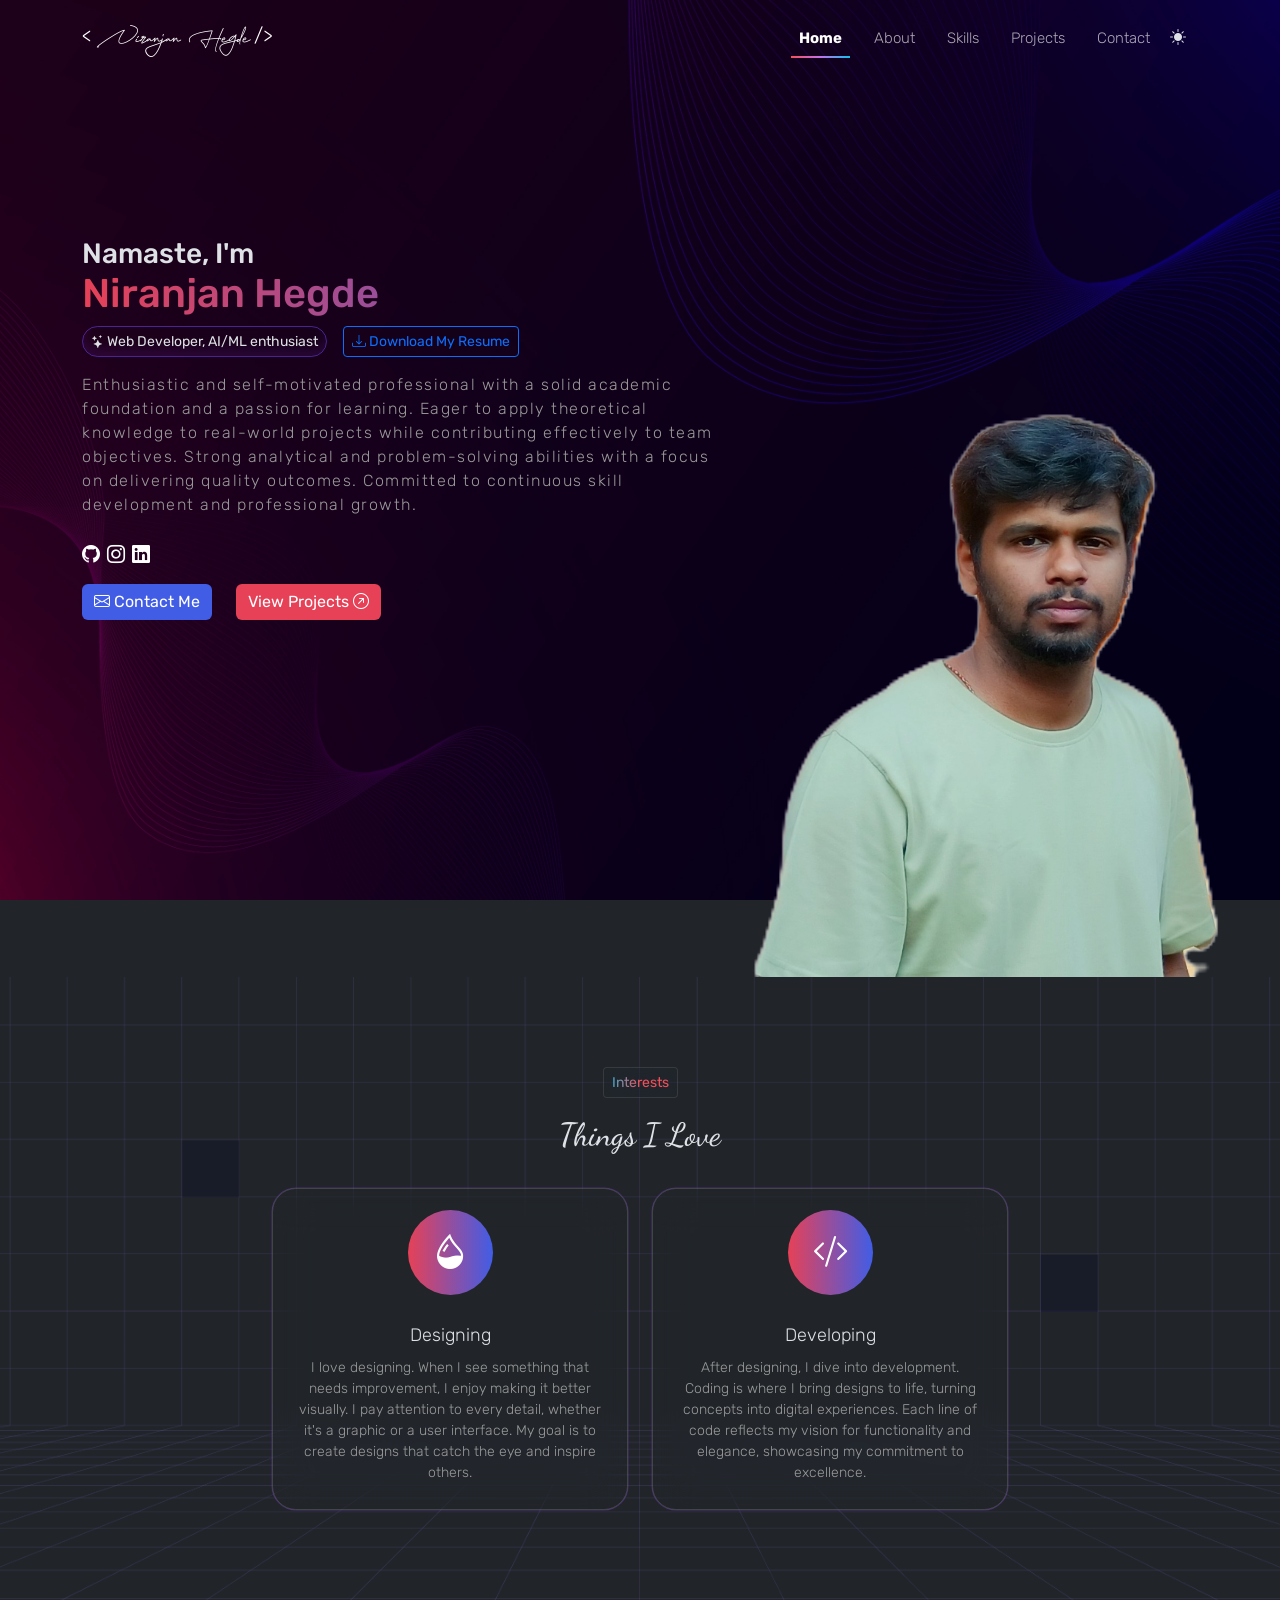
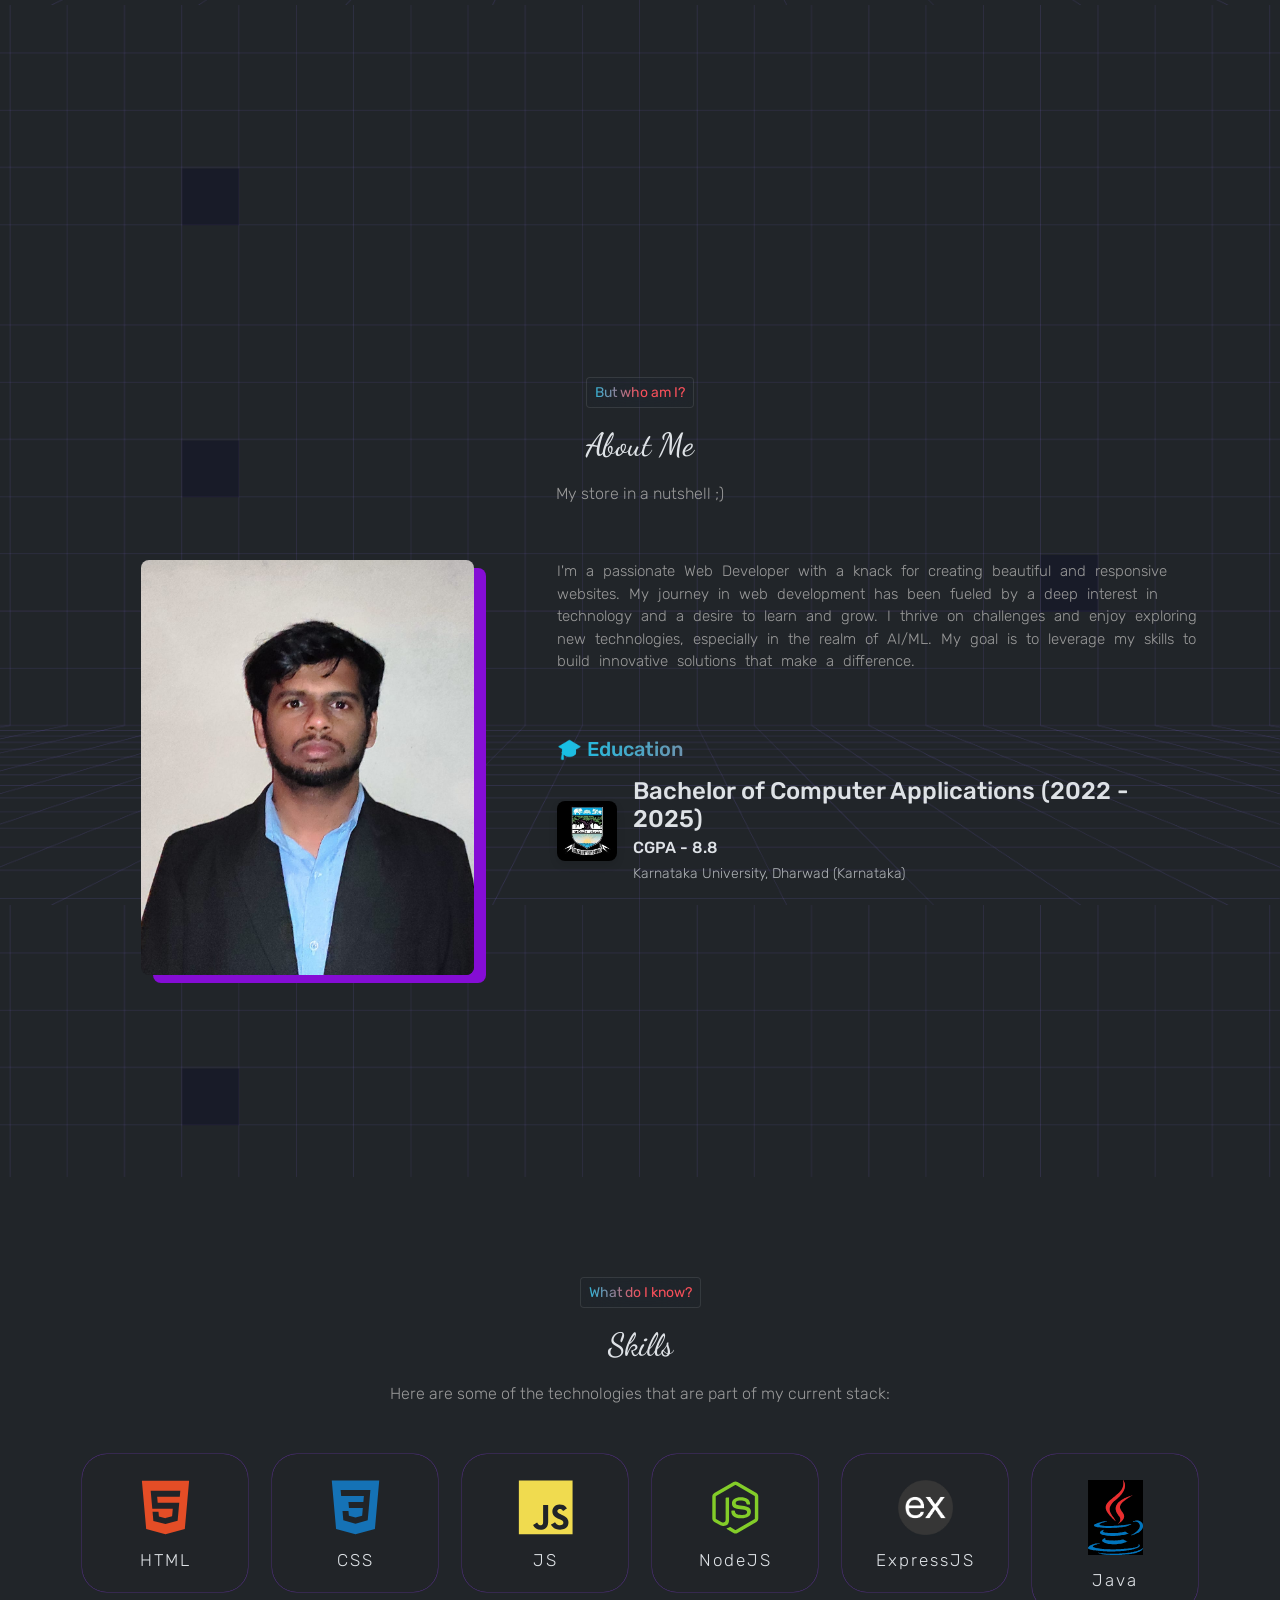
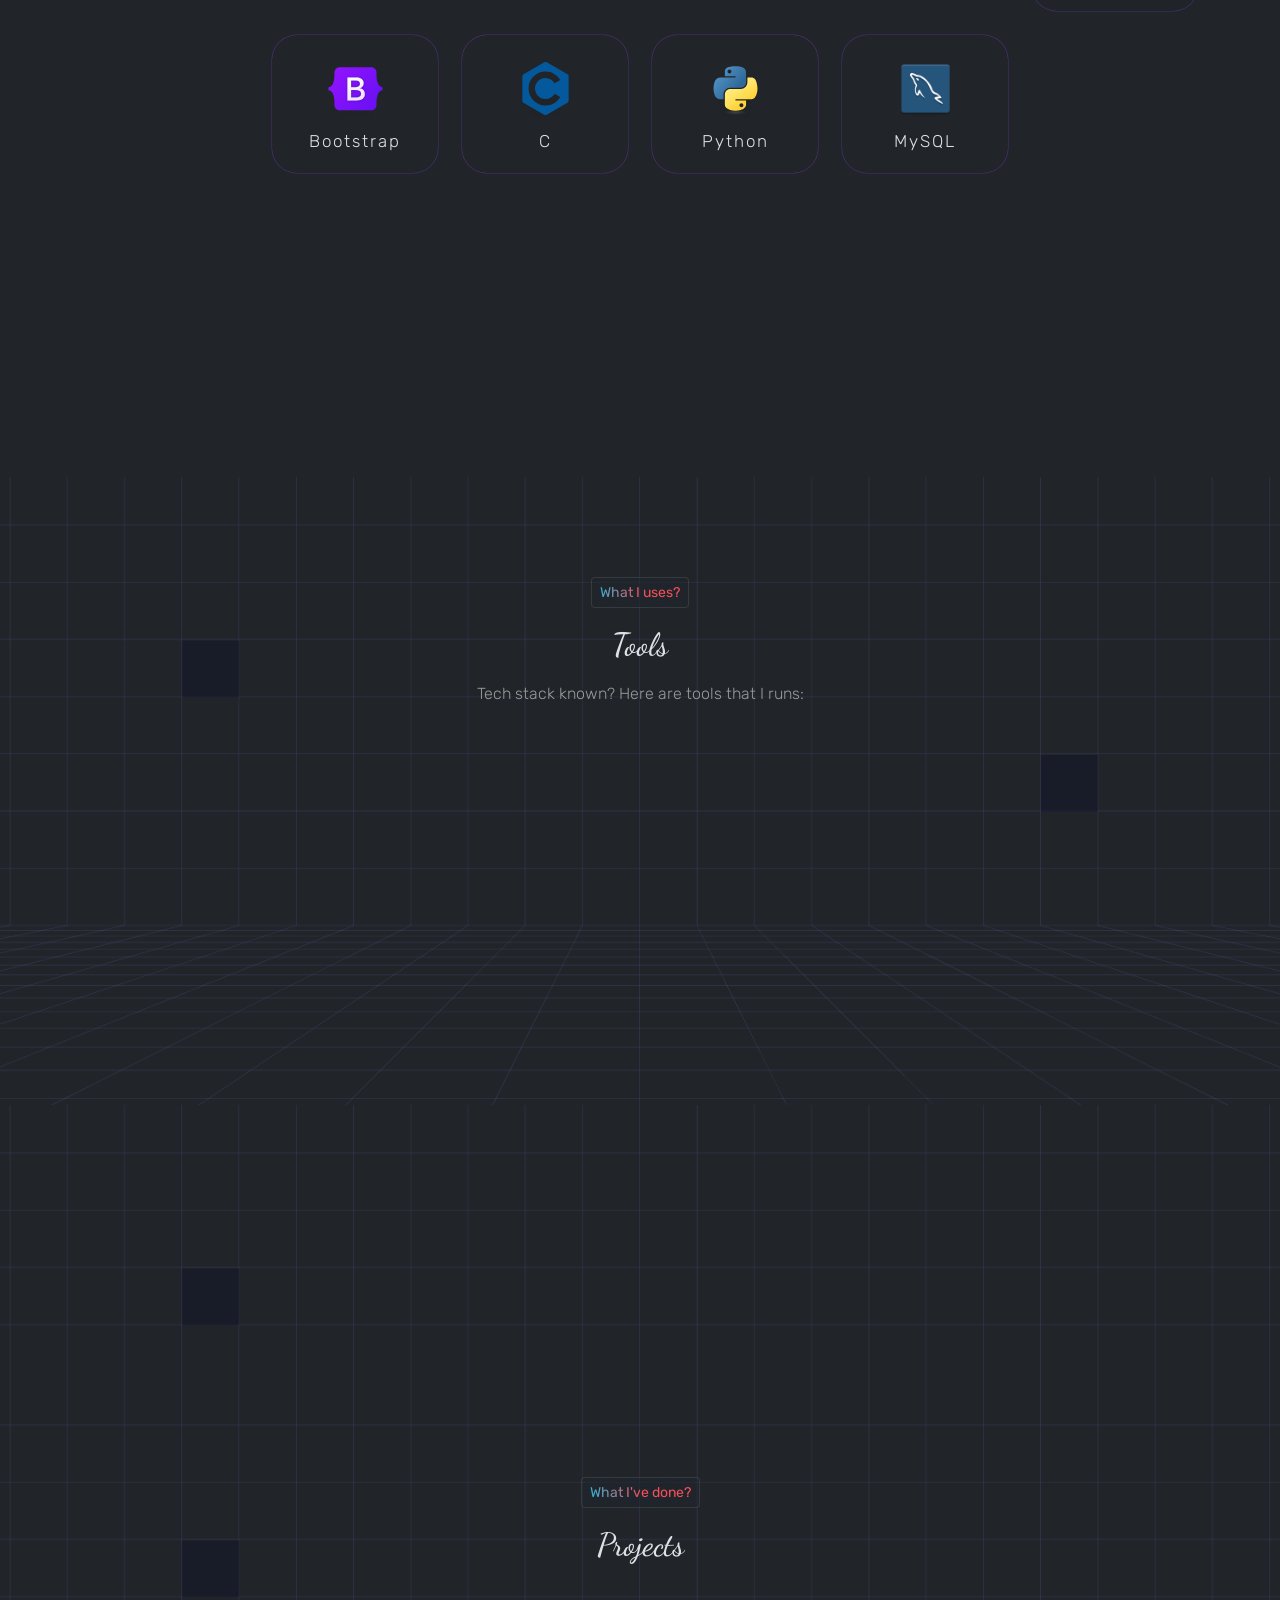
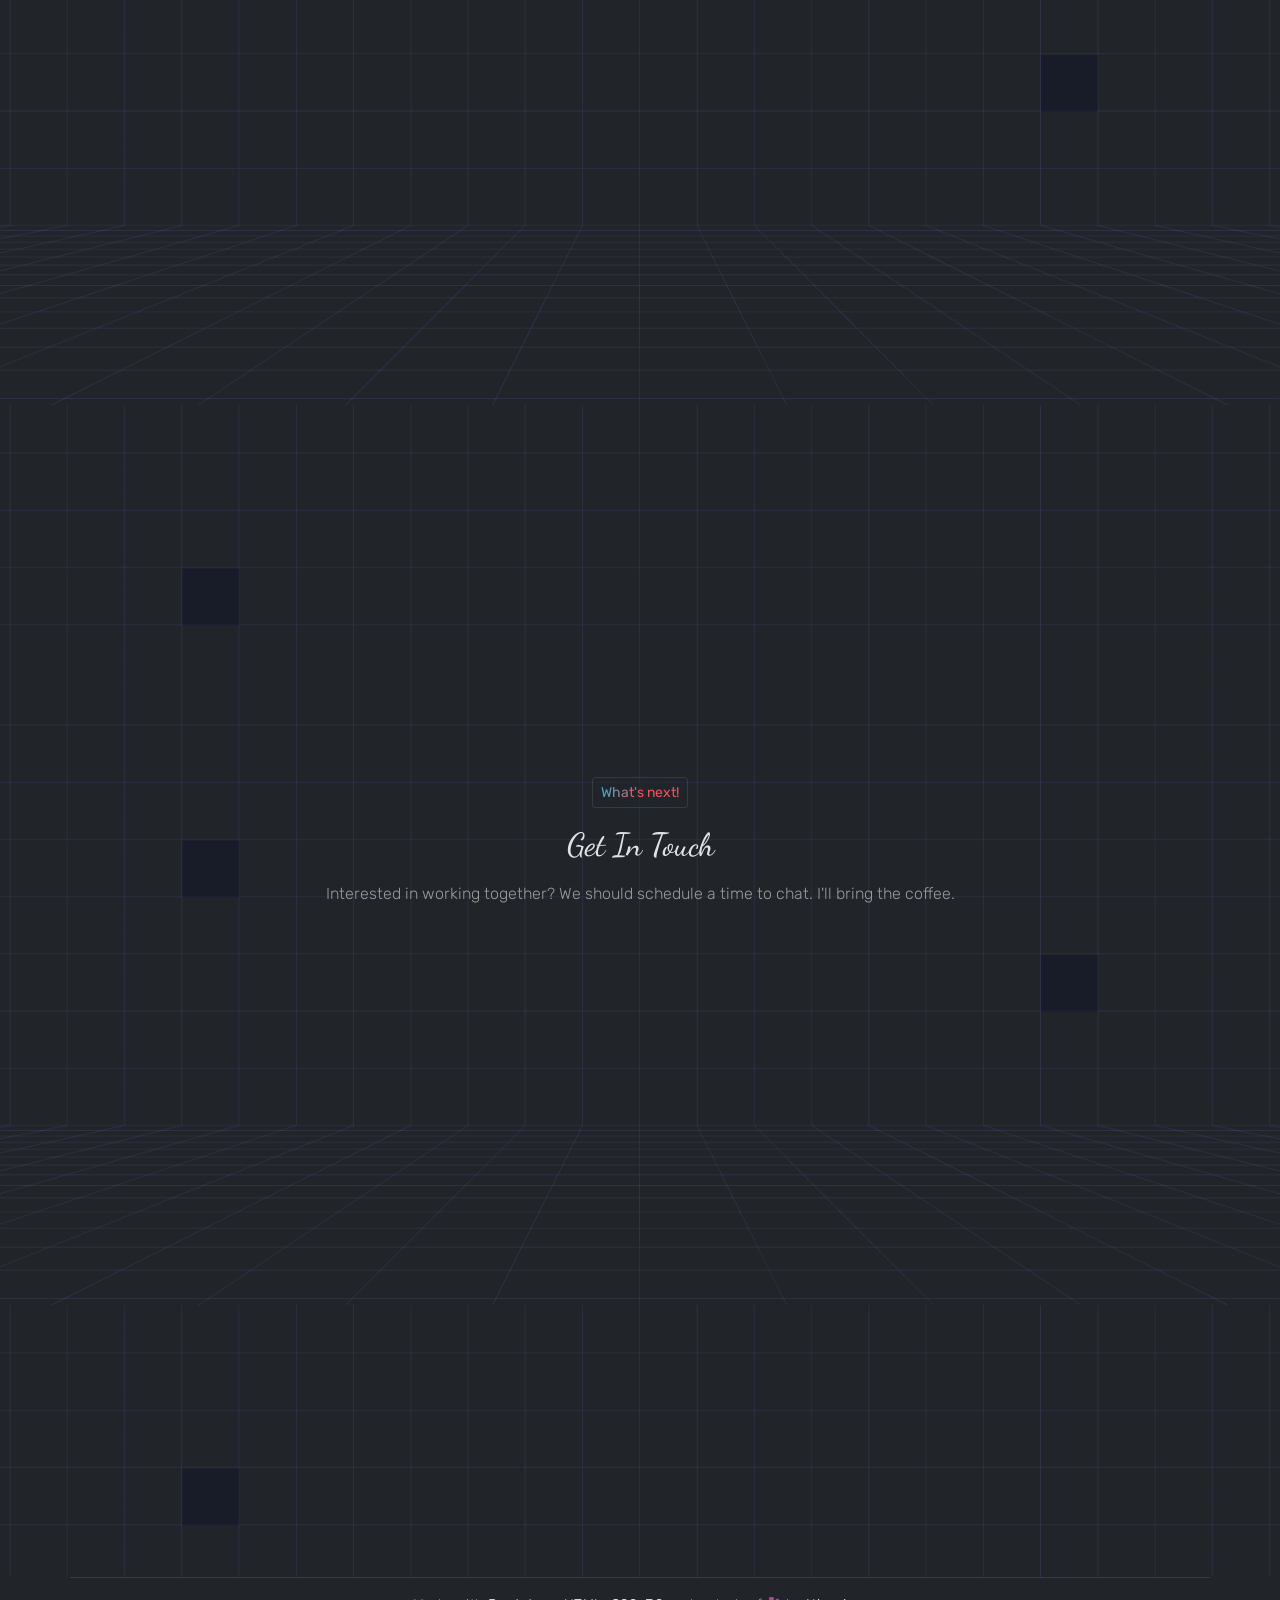
==== index.html @ a0e684b3 "Initial commit - uploaded my portfolio" ====
<!DOCTYPE html>
<html lang="en">
<head>
    <meta charset="UTF-8">
    <meta name="viewport" content="width=device-width, initial-scale=1.0">

    <!-- Primary Meta Tags -->
    <title>Niranjan Hegde </title>

    <meta name="title" content="Niranjan Hegde">
    <meta name="description" content="Niranjan Hegde - Passionate Frontend Web Developer creating beautiful and responsive websites and very much interested towards AI/ML. Explore my portfolio for tech insights.">
    <meta name="keywords" content="Niranjan Hegde, Web Developer, AI/ML, Portfolio, Tech Insights">
    <meta name="author" content="Niranjan Hegde">

    <!-- Open Graph Meta Tags / Facebook -->
    <meta property="og:title" content="Niranjan Hegde - Web Developer">
    <meta property="og:description" content="Passionate about crafting beautiful and responsive websites. Explore my portfolio for tech insights.">
    <meta property="og:url" content="/">
    <meta property="og:type" content="website">

    <!-- Twitter Card Meta Tags -->
    <meta name="twitter:card" content="summary_large_image">
    <meta name="twitter:title" content="Niranjan Hegde - Frontend Web Developer">
    <meta name="twitter:description" content="Passionate about crafting beautiful and responsive websites. Explore my portfolio for tech insights.">
    <meta name="twitter:image" content="assets/images/banner.webp">

    <!-- Favicon -->
    <link rel="icon" href="assets/images/nh.png" type="image/x-icon">

    <!-- Google Fonts: Rubik -->
    <link rel="stylesheet" href="https://fonts.googleapis.com/css?family=Rubik&amp;display=swap">

    <!-- Stylesheets -->
    <link rel="stylesheet" href="assets/css/aos.css">
    <link rel="stylesheet" href="assets/css/owl.carousel.min.css">
    <link rel="stylesheet" href="assets/css/bootstrap.min.css">
    <link rel="stylesheet" href="assets/css/bootstrap-icons.min.css">
    <link rel="stylesheet" href="assets/css/style.css">

    <!-- Preload Important resources -->
    <link rel="preload" href="assets/css/aos.css" as="style" >
    <link rel="preload" href="assets/css/owl.carousel.min.css" as="style" >
    <link rel="preload" href="assets/css/bootstrap.min.css" as="style" />
    <link rel="preload" href="assets/css/bootstrap-icons.min.css" as="style" />
    <link rel="preload" href="assets/css/style.css" as="style" />

    <!-- MS-Clarity Analytics -->
    <script type="text/javascript">
        (function(c,l,a,r,i,t,y){
            c[a]=c[a]||function(){(c[a].q=c[a].q||[]).push(arguments)};
            t=l.createElement(r);t.async=1;t.src="https://www.clarity.ms/tag/"+i;
            y=l.getElementsByTagName(r)[0];y.parentNode.insertBefore(t,y);
        })(window, document, "clarity", "script", "phycesbqlg");
    </script>

</head>

<body data-bs-theme="dark" data-bs-spy="scroll" data-bs-target="#navbar">

    <!-- Preloader -->
    <div id="preloader"></div>
    
    <!-- Header -->
    <header id="header">
        <nav id="navbar" class="navbar navbar-expand-md">
            <div class="container">
                <a href="/" class="navbar-brand logo">
                    <span><</span>
                    <span class="logo-name">Niranjan Hegde</span>
                    <span>/></span>
                </a>
                <div class="offcanvas offcanvas-end" tabindex="-1" id="offcanvasNavbar" aria-labelledby="offcanvasNavbarMenu">
                    <div class="offcanvas-header">
                        <a href="/" class="offcanvas-title navbar-brand logo" id="offcanvasNavbarMenu" data-aos="fade-down" data-aos-delay="600">
                            <span><</span>
                            <span class="logo-name">Niranjan Hegde</span>
                            <span>/></span>
                        </a>
                        <button type="button" class="navbar-toggler" data-bs-dismiss="offcanvas" aria-label="Close Navigation Menu"><i class="bi bi-x toggle-icon"></i></button>
                    </div>
                    <div class="offcanvas-body">
                        <ul class="navbar-nav nav-underline justify-content-end flex-grow-1">
                            <li class="nav-item" data-aos="fade-down" data-aos-delay="500" data-bs-dismiss="offcanvas"><a href="#hero" class="nav-link active" aria-current="page">Home</a></li>
                            <li class="nav-item" data-aos="fade-down" data-aos-delay="600" data-bs-dismiss="offcanvas"><a href="#about" class="nav-link">About</a></li>
                            <li class="nav-item" data-aos="fade-down" data-aos-delay="700" data-bs-dismiss="offcanvas" ><a href="#skills" class="nav-link">Skills</a></li>
                            <li class="nav-item" data-aos="fade-down" data-aos-delay="800" data-bs-dismiss="offcanvas"><a href="#projects" class="nav-link">Projects</a></li>
                            <li class="nav-item" data-aos="fade-down" data-aos-delay="1000" data-bs-dismiss="offcanvas"><a href="#contact" class="nav-link">Contact</a></li>
                        </ul>
                    </div>
                </div>
                <button class="btn border-0" id="switchTheme" data-aos="fade-down" data-aos-delay="600"><i class="bi bi-brightness-high-fill"></i></button>
                <button class="navbar-toggler border-0" type="button" data-bs-toggle="offcanvas" data-bs-target="#offcanvasNavbar" aria-controls="offcanvasNavbar" aria-label="Toggle Navigation Menu" data-aos="fade-down" data-aos-delay="600"><i class="bi bi-list toggle-icon"></i></button>
            </div>
        </nav>
    </header>

    <!-- Hero -->
<section id="hero">
    <div class="container">     
        <div class="row about-content">
            <div class="col-lg-5 order-lg-2">
                <div class="hero-portrait">
                    <div class="pic" data-aos="fade-up" data-aos-delay="600"></div>
                </div>
            </div>
            <div class="col-lg-7 order-lg-1 hero-content">
                <span class="h3" data-aos="fade-up" data-aos-delay="0">Namaste, I'm</span>
                <h1 class="name" data-aos="fade-up" data-aos-delay="200"><span>Niranjan Hegde</span></h1>
                
                <!-- Buttons side-by-side -->
                <div class="d-flex flex-wrap gap-3 mb-3" data-aos="fade-up" data-aos-delay="400">
                    <button type="button" class="btn btn-sm btn-showcase">
                        <i class="bi bi-stars"></i> Web Developer, AI/ML enthusiast
                    </button>
                    <a href="assets/Niranjan_resume.pdf" download class="btn btn-sm btn-outline-primary">
                        <i class="bi bi-download"></i> Download My Resume
                    </a>
                </div>

                <p class="tagline mb-3" data-aos="fade-up" data-aos-delay="600">
                    Enthusiastic and self-motivated professional with a solid academic foundation and a passion for 
                    learning. Eager to apply theoretical knowledge to real-world projects while contributing effectively to 
                    team objectives. Strong analytical and problem-solving abilities with a focus on delivering quality 
                    outcomes. Committed to continuous skill development and professional growth.
                </p>

                <div class="social-icons pb-2 pt-2 mb-2">
                    <a href="https://github.com/niranjanhegde-droid" target="_blank" class="github" data-aos="fade-up" data-aos-delay="620"><i class="bi bi-github"></i></a>
                    <a href="https://www.instagram.com/niranjan._hegde/" target="_blank" class="instagram" data-aos="fade-up" data-aos-delay="660"><i class="bi bi-instagram"></i></a>
                    <a href="https://www.linkedin.com/in/niranjan-hegde-5507782a8" target="_blank" class="linkedin" data-aos="fade-up" data-aos-delay="690"><i class="bi bi-linkedin"></i></a>
                </div>

                <div class="d-flex call-to-action">
                    <a href="#contact" data-aos="fade-up" data-aos-delay="700">
                        <button type="button" class="btn me-4 primary-bg-btn">
                            <i class="bi bi-envelope"></i> Contact Me
                        </button>
                    </a>
                    <a href="#projects" data-aos="fade-up" data-aos-delay="800">
                        <button type="button" class="btn btn-light secondary-bg-btn">
                            View Projects <i class="bi bi-arrow-up-right-circle"></i>
                        </button>
                    </a>
                </div>                    
            </div>
        </div>
    </div>
</section>


    <!-- Things I Love -->
    <section id="things-i-love">
        <div class="container">
            <h6 class="text-center"><span class="btn btn-sm theme-button theme-text">Interests</span></h6>
            <h2 class="section-heading text-center">Things I Love</h2>
            <div class="row justify-content-center pt-3 gy-4">
                <div class="col-lg-4 col-md-6" data-aos="fade-up" >
                    <div class="card">
                        <div class="circle-container">
                            <div class="circle"><i class="bi bi-droplet-half"></i></div>
                        </div>
                        <div class="card-body">
                            <p class="card-title">Designing</p>
                            <p class="card-text">I love designing. When I see something that needs improvement, I enjoy making it better visually. I pay attention to every detail, whether it's a graphic or a user interface. My goal is to create designs that catch the eye and inspire others.</p>
                        </div>
                    </div>
                </div>
                <div class="col-lg-4 col-md-6" data-aos="fade-up" >
                    <div class="card">
                        <div class="circle-container">
                            <div class="circle"><i class="bi bi-code-slash"></i></i></div>
                        </div>
                        <div class="card-body">
                            <p class="card-title">Developing</p>
                            <p class="card-text">After designing, I dive into development. Coding is where I bring designs to life, turning concepts into digital experiences. Each line of code reflects my vision for functionality and elegance, showcasing my commitment to excellence.</p>
                        </div>
                    </div>
            </div>
        </div>
    </section>


    <!-- About Me -->
<section id="about">
    <div class="container">
        <h6 class="text-center">
            <span class="btn btn-sm theme-button theme-text">But who am I?</span>
        </h6>
        <h2 class="section-heading text-center">About Me</h2>
        <p class="text-center muted-text mt-3 mb-4">My store in a nutshell ;)</p>

        <div class="row justify-content-center" data-aos="fade-down" data-aos-delay="200">
            <!-- Profile Image -->
            <div class="col-lg-5 about-portrait">
                <img src="assets/images/My_pic.jpeg" class="img-fluid pic" alt="About Me Portrait">
            </div>

            <!-- Bio & Education -->
            <div class="col-lg-7">
                <p class="bio">
                    I'm a passionate Web Developer with a knack for creating beautiful and responsive websites.
                    My journey in web development has been fueled by a deep interest in technology and a desire to learn and grow.
                    I thrive on challenges and enjoy exploring new technologies, especially in the realm of AI/ML.
                    My goal is to leverage my skills to build innovative solutions that make a difference.
                </p>

                <!-- Education Section -->
                <div class="education mt-4">
                    <h5 class="theme-text mb-3">🎓 Education</h5>
                    <div class="d-flex align-items-center">
                        <img src="assets/images/kud.jpeg" alt="Karnataka University" class="edu-logo me-3" style="height: 60px; width: auto;">
                        <div>
                            <h4 class="mb-1">Bachelor of Computer Applications (2022 - 2025)</h4>
                            <h6 class="mb-1">CGPA - 8.8</h6>
                            <small class="text-muted">Karnataka University, Dharwad (Karnataka)</small>
                        </div>
                    </div>
                </div>
            </div>
        </div>
    </div>
</section>


    <!-- Skills -->
    <section id="skills">
        <div class="container">
            <h6 class="text-center"><span class="btn btn-sm theme-button theme-text">What do I know?</span></h6>
            <h2 class="section-heading text-center">Skills</h2>
            <p class="text-center muted-text mt-3 mb-4">Here are some of the technologies that are part of my current stack:</p>
            <div class="row justify-content-center row-cols-2 row-cols-md-3 row-cols-lg-6 mt-4 gy-4 skills-container" data-aos="fade-up" data-aos-delay="200">
                <div class="col">
                    <div class="skill">
                        <img class="skill-image" src="/assets/images/skills/HTML.svg" alt="HTML">
                        <p class="skill-name">HTML</p>
                    </div>
                </div>
                <div class="col">
                    <div class="skill">
                        <img class="skill-image" src="/assets/images/skills/CSS.svg" alt="CSS"/>
                        <p class="skill-name">CSS</p>
                    </div>
                </div>
                <div class="col">
                    <div class="skill">
                        <img class="skill-image" src="/assets/images/skills/JS.svg" alt="JavaScript">
                        <p class="skill-name">JS</p>
                    </div>
                </div>
                <div class="col">
                    <div class="skill">
                        <img class="skill-image" src="/assets/images/skills/NodeJS.svg" alt="NodeJS">
                        <p class="skill-name">NodeJS</p>
                    </div>
                </div>
                <div class="col">
                    <div class="skill">
                        <img class="skill-image" src="assets/images/skills/ExpressJS.webp" alt="ExpressJS">
                        <p class="skill-name">ExpressJS</p>
                    </div>
                </div>
                <div class="col">
                    <div class="skill">
                        <img class="skill-image" src="assets/images/skills/java.svg" alt="java">
                        <p class="skill-name">Java</p>
                    </div>
                </div>
                <div class="col">
                    <div class="skill">
                        <img class="skill-image" src="/assets/images/skills/Bootstrap.svg" alt="Bootstrap">
                        <p class="skill-name">Bootstrap</p>
                    </div>
                </div>
                <div class="col">
                    <div class="skill">
                        <img class="skill-image" src="/assets/images/skills/C.svg" alt="C">
                        <p class="skill-name">C</p>
                    </div>
                </div>
                <div class="col">
                    <div class="skill">
                        <img class="skill-image" src="/assets/images/skills/Python.svg" alt="Python">
                        <p class="skill-name">Python</p>
                    </div>
                </div>
                <div class="col">
                    <div class="skill">
                        <img class="skill-image" src="assets/images/skills/mysql.webp" alt="MySQL">
                        <p class="skill-name">MySQL</p>
                    </div>
                </div>
            </div>
        </div>
    </section>

    <!-- Tools -->
    <section id="tools">
        <div class="container">
            <h6 class="text-center"><span class="btn btn-sm theme-button theme-text">What I uses?</span></h6>
            <h2 class="section-heading text-center">Tools</h2>
            <p class="text-center muted-text mt-3 mb-4">Tech stack known? Here are tools that I runs:</p>
            <div class="row justify-content-center row-cols-2 row-cols-md-3 row-cols-lg-6 mt-4 gy-4 tools-container" data-aos="fade-down" data-aos-delay="200">
                <div class="col">
                    <div class="tool">
                        <img class="tool-image" src="/assets/images/tools/vscode.svg" alt="VSCode">
                        <p class="tool-name">VSCode</p>
                    </div>
                </div>
                <div class="col">
                    <div class="tool">
                        <img class="tool-image" src="/assets/images/tools/github.svg" alt="Github">
                        <p class="tool-name">Github</p>
                    </div>
                </div>
                <div class="col">
                    <div class="tool">
                        <img class="tool-image" src="/assets/images/tools/canva.svg" alt="Canva">
                        <p class="tool-name">Canva</p>
                    </div>
                </div>
                <!-- <div class="col">
                    <div class="tool">
                        <img class="tool-image" src="/assets/images/tools/Figma.svg" alt="Figma">
                        <p class="tool-name">Figma</p>
                    </div>
                </div> -->
                <div class="col">
                    <div class="tool">
                        <img class="tool-image" src="/assets/images/tools/ChatGPT.svg" alt="ChatGPT">
                        <p class="tool-name">ChatGPT</p>
                    </div>
                </div>
                <div class="col">
                    <div class="tool">
                        <img class="tool-image" src="/assets/images/tools/Gemini.svg" alt="Gemini">
                        <p class="tool-name">Gemini</p>
                    </div>
                </div>
            </div>
        </div>
    </section>
   
    <!-- Projects -->
    <section id="projects">
        <div class="container">
            <h6 class="text-center"><span class="btn btn-sm theme-button theme-text">What I've done?</span></h6>
            <h2 class="section-heading text-center">Projects</h2>
            <div class="row justify-content-center mt-4 gy-4" data-aos="fade-up" data-aos-delay="200">
                <div class="col-lg-4 col-md-6">
                    <div class="card project-card">
                        <div class="card-body">
                            <div class="d-flex align-items-center">
                                <div class="col-2">
                                    <img src="/assets/images/projects/dairy_icon.png" class="img-fluid icon" alt="dairy Logo">
                                </div>
                                <div class="col-7 p-0">
                                    <a href="https://niranjanhegde-droid.github.io/dairy_website/" class="card-title title" target="_blank">DairyWebsite</a>
                                    <p class="stacks m-0">HTML | CSS | BS | JS </p>
                                </div>
                                <div class="col-3 align-middle">
                                    <a href="https://niranjanhegde-droid.github.io/dairy_website/" class="btn btn-sm primary-bg-btn rounded-5" target="_blank">Visit <i class="bi bi-arrow-up-right-circle-fill"></i></a>
                                </div>
                            </div>
                        </div>
                        <div class="description-container">
                            <p class="description">Authentic milk. Desi taste. Kamadhenu every day.</p>
                        </div>
                        <div class="banner-container">
                            <div class="overlay">
                                <a href="https://niranjanhegde-droid.github.io/dairy_website//" class="btn" target="_blank"><i class="bi bi-arrow-up-right-circle-fill"></i></a>
                            </div>
                            <img src="/assets/images/projects/dairy_banner.png" class="card-img-top banner" alt="dairy_banner">
                        </div>
                    </div>
                </div>
                
                <div class="col-lg-4 col-md-6">
                    <div class="card project-card">
                        <div class="card-body">
                            <div class="d-flex align-items-center">
                                <div class="col-2">
                                    <img src="assets/images/projects/homep_icon.jpeg" class="img-fluid icon" alt="dairy Logo">
                                </div>
                                <div class="col-7 p-0">
                                    <a href="https://github.com/niranjanhegde-droid/banglore_houseprice_prediction" class="card-title title" target="_blank">House Price </br>Prediction</a>
                                    <p class="stacks m-0">HTML | CSS | JS | Python</p>
                                </div>
                                <div class="col-3 align-middle">
                                    <a href="https://github.com/niranjanhegde-droid/banglore_houseprice_prediction" class="btn btn-sm primary-bg-btn rounded-5" target="_blank">Visit <i class="bi bi-arrow-up-right-circle-fill"></i></a>
                                </div>
                            </div>
                        </div>
                        <div class="description-container">
                            <p class="description">Instant Home Value at Your Fingertips.</br>
                            Find home price in Bengaluru</p>
                        </div>
                        <div class="banner-container">
                            <div class="overlay">
                                <a href="https://github.com/niranjanhegde-droid/banglore_houseprice_prediction" class="btn" target="_blank"><i class="bi bi-arrow-up-right-circle-fill"></i></a>
                            </div>
                            <img src="assets/images/projects/homep_banner.png" class="card-img-top banner" alt="dairy_banner">
                        </div>
                    </div>
                </div>

                <div class="col-lg-4 col-md-6">
                    <div class="card project-card cursor-not-allowed">
                        <div class="card-body ">
                            <div class="d-flex align-items-center">
                                <div class="col-2">
                                    <img src="assets/images/projects/tomato_disease_icon.png" class="img-fluid icon" alt="SimplCalc Icon">
                                </div>
                                <div class="col-7 p-0">
                                    <span class="card-title title">Tomato Leaf Disease Detection</span>
                                    <p class="stacks m-0">HTML | CSS | JS | Python</p>
                                </div>
                                <div class="col-3 align-middle">
                                    <button class="btn btn-sm in-progress cursor-not-allowed">In Progress</button>
                                </div>
                            </div>
                        </div>
                        <div class="description-container">
                            <p class="description">Your AI-powered eye for tomato leaf health!.</p>
                        </div>
                        <div class="banner-container cursor-not-allowed">
                            <div class="overlay">
                                <i class="bi bi-hourglass-split"></i>
                            </div>
                            <img src="assets/images/projects/tomato-banner.png" class="card-img-top banner" alt="SimplCalc Banner">
                        </div>
                    </div>
                </div>


            </div>
        </div>
    </section>

    <!-- Contact -->
    <section id="contact">
        <div class="container">
            <h6 class="text-center"><span class="btn btn-sm theme-button theme-text">What's next!</span></h6>
            <h2 class="section-heading text-center">Get In Touch</h2>
            <p class="text-center muted-text mt-3 mb-4">Interested in working together? We should schedule a time to chat. I'll bring the coffee.</p>
            <div class="row justify-content-center" data-aos="fade-down" data-aos-delay="500">
                <div class="col-lg-8">
                    <div class="contact-form">
                        <form action="https://formspree.io/f/meogojqq" method="POST">
                            <div class="row g-2">
                                <div class="col-md-6">
                                    <div class="form-group">
                                        <input type="text" class="form-control" id="name" name="name" placeholder="Name *" required>
                                    </div>
                                </div>
                                <div class="col-md-6">
                                    <div class="form-group">
                                        <input type="email" class="form-control" id="email" name="email" placeholder="Email *" required>
                                    </div>
                                </div>
                                <div class="col-md-12">
                                    <div class="form-group">
                                        <input type="text" class="form-control" id="subject" name="subject"  placeholder="Subject *" required>
                                    </div>
                                </div>
                                <div class="col-md-12">
                                    <div class="form-group">
                                        <textarea style="resize: none;" class="form-control" id="message" name="message" rows="5" placeholder="Your message *" required></textarea>
                                    </div>
                                </div>
                                <div class="col-md-12">
                                    <button type="submit" class="btn primary-bg-btn mt-2">Send Message <i class="bi bi-arrow-up-right"></i></button>
                                </div>
                            </div>
                        </form>
                    </div>
                </div>
            </div>
        </div>
    </section>

    <!-- Footer -->
    <footer id="footer">
        <div class="container">
            <p class="text-center copyright-text">Made with <span>Bootstrap, HTML, CSS, JS</span> and a dash of <span class="heart-icon"><i class="bi bi-hearts"></i></span> by <span>Niranjan</span>.</p>
        </div>
    </footer>

    <button class="btn" id="backToTopButton" onclick="scrollToTop()" style="display: none;">
        <span aria-label="Back to top">
            <svg xmlns="http://www.w3.org/2000/svg" width="20" height="20" fill="currentColor" class="bi bi-arrow-up-square" viewBox="0 0 16 16">
                <path fill-rule="evenodd" d="M15 2a1 1 0 0 0-1-1H2a1 1 0 0 0-1 1v12a1 1 0 0 0 1 1h12a1 1 0 0 0 1-1zM0 2a2 2 0 0 1 2-2h12a2 2 0 0 1 2 2v12a2 2 0 0 1-2 2H2a2 2 0 0 1-2-2zm8.5 9.5a.5.5 0 0 1-1 0V5.707L5.354 7.854a.5.5 0 1 1-.708-.708l3-3a.5.5 0 0 1 .708 0l3 3a.5.5 0 0 1-.708.708L8.5 5.707z"/>
              </svg>
        </span>
    </button>

    <!-- JavaScript -->
    <script src="assets/js/aos.js" defer></script>
    <script src="assets/js/jquery-3.7.1.min.js" defer></script>
    <script src="assets/js/owl.carousel.min.js" defer></script>
    <script src="assets/js/bootstrap.min.js" defer></script>
    <script src="assets/js/script.js" defer></script>

</body>
</html>
---- assets/css/style.css ----
/*--------------------------------------------------------------
# Global Settings
--------------------------------------------------------------*/

@font-face {
    font-family: 'Agustina';
    src: url('/assets/fonts/Agustina.woff') format('woff');
}

@font-face {
    font-family: 'Dancing Script';
    src: url('/assets/fonts/DancingScript-Medium.ttf') format('truetype');
}


/* Global Variables */
:root{
    --font-family: 'Rubik', sans-serif;
    --primary-color: #415de6;
    --secondary-color: #e64157;
    --tertiary-color: #12c2e9;
    --primary-gradient-color: linear-gradient(90deg,#e64157,#415de6);
    --secondary-gradient-color: linear-gradient(to right, #12c2e9, #f64f59, #f64f59);
    --underline-gradient: linear-gradient(to left, #12c2e9, #c471ed, #f64f59);
    --vertical-gradient: linear-gradient(to top, #12c2e9, #c471ed, #f64f59);
    --transition-default: all .4s ease;
}   

body{
    font-family: var(--font-family);
    font-weight: 300;
}

a{
    color: var(--primary-color);
    text-decoration: none;
}

a:hover{
    color: var(--secondary-color);
}

/* Dark Mode */
[data-bs-theme="dark"] {
    position: relative;
    color: rgb(255, 255, 255/1);
    z-index: 0;
}

[data-bs-theme="dark"]::before {
    content: "";
    position: fixed;
    top: 0;
    left: 0;
    width: 100%;
    height: 100%;
    background: #000 url(/assets/images/dark-bg.webp) 50% no-repeat;
    background-size: cover;
    filter: brightness(50%);
    -webkit-filter: brightness(50%);
    z-index: -1;
}

/* Dark Mode styles */
[data-bs-theme="dark"] {
    --text-color: #fff;
    --muted-text: #9a9a9a;
    --bg-color: #212121;
    --btn-color: #fff;
    --offcanvas-bg: rgba(0,0,0,0.9);
    --offcanvas-border-color: rgba(255, 255, 255, 0.2);
}

/* Light Mode */
[data-bs-theme="light"] {
    position: relative;
    color: rgb(255, 255, 255/1);
    z-index: 0;
}

[data-bs-theme="light"]::before {
    content: "";
    position: fixed;
    top: 0;
    left: 0;
    width: 100%;
    height: 100%;
    background: #fff url(/assets/images/light-bg.webp) 50% no-repeat;
    background-size: cover;
    filter: brightness(90%);
    -webkit-filter: brightness(90%);
    z-index: -1;
}

/* Light Mode styles */
[data-bs-theme="light"] {
    --text-color: #000;
    --muted-text: #000;
    --bg-color: #fff;
    --btn-color: #fff;
    --offcanvas-bg: rgba(215, 215, 215, 0.9);
    --offcanvas-border-color: rgba(255, 255, 255, 0.2);
}

*::selection {
    color: var(--primary-color);
}

::-webkit-scrollbar {
    width: 5px;
    background: var(--bg-color);
}

::-webkit-scrollbar-thumb {
    border-radius: 20px;
    background: var(--vertical-gradient);
    box-shadow: inset 2px 2px 2px rgba(255, 255, 255, 0.25), inset -2px -2px -2px rgba(0,0,0,0.25);
    -webkit-box-shadow: inset 2px 2px 2px rgba(255, 255, 255, 0.25), inset -2px -2px -2px rgba(0,0,0,0.25);
}

.social-icons a{
    color: var(--text-color);
    font-size: 18px;
    margin-right: 3px;
    transition: var(--transition-default);
    -webkit-transition: var(--transition-default);
}

.social-icons a:hover{
    color: var(--primary-color);
}

.logo-name{
    font-family: 'Agustina', 'Rubik', sans-serif;
    font-size: 1.2rem;
}

.primary-bg-btn{
    color: var(--btn-color);
    background-color: var(--primary-color);
    border: none;
    transition: var(--transition-default);
    -webkit-transition: var(--transition-default);
}

.primary-bg-btn:hover{
    color: var(--text-color);
    background-color: none;
    border: 1px solid var(--bg-color);
    transform: translate(0, -0.25rem) rotate(0) skewX(0) skewY(0) scaleX(1) scaleY(1);
}

.primary-outline-btn{
    color: var(--btn-color);
    background-color: none;
    border-color: var(--primary-color);
    transition: var(--transition-default);
    -webkit-transition: var(--transition-default);
}

.primary-outline-btn:hover{
    color: var(--text-color);
    background-color: var(--primary-color);
    border: none;
    transform: translate(0, -0.25rem) rotate(0) skewX(0) skewY(0) scaleX(1) scaleY(1);
}

.secondary-bg-btn{
    color: var(--text-color);
    background-color: var(--secondary-color);
    border: none;
}

.secondary-bg-btn:hover{
    color: var(--bg-color);
    background-color: var(--text-color);
    border: 1px solid var(--bg-color);
    transform: translate(0, -0.25rem) rotate(0) skewX(0) skewY(0) scaleX(1) scaleY(1);
}

.tertiary-bg-btn{
    color: var(--text-color);
    background-color: var(--tertiary-color);
    border: none;
    transform: translate(0, -0.25rem) rotate(0) skewX(0) skewY(0) scaleX(1) scaleY(1);
}

.tertiary-bg-btn:hover{
    color: var(--bg-color);
    background-color: var(--text-color);
    border: 1px solid var(--bg-color);
}

.in-progress{
    text-wrap: nowrap;
    background-color: rgba(255, 156, 9, 0.15);
    color: rgb(255, 156, 9);
}

.underline{
    position: relative;
}

.underline::after {
    content: "";
    position: absolute;
    bottom: 0;
    left: 0;
    width: 100%;
    height: 2px;
    background-image: var(--underline-gradient);
}

.underline:hover {
    color: var(--secondary-color);
}

.theme-button{
    border-radius: 4px;
    background: rgba(255, 255, 255, 0.08);
    border: 1px solid rgba(255, 255, 255, 0.1);
    backdrop-filter: saturate(180%) blur(20px);
    -webkit-backdrop-filter: saturate(180%) blur(20px);
}

.theme-text{
    background: var(--secondary-gradient-color);
    -webkit-background-clip: text;
    -webkit-text-fill-color: transparent;
}

.section-heading{
    font-family: 'Dancing Script',var(--font-family);
    margin: 18px 0px;
}

.cursor-not-allowed{
    cursor: not-allowed!important;
}

.muted-text{
    color: var(--muted-text);
}

/* Preloader */
#preloader {
    position: fixed;
    z-index: 99;
    top: 0;
    right: 0;
    bottom: 0;
    left: 0;
    display: block;
    backdrop-filter: blur(20px);
    -webkit-backdrop-filter: blur(20px);
    animation: fadeOutPreloader 1s linear 1s forwards;
    -webkit-animation: fadeOutPreloader 1s linear 1s forwards;
}

@keyframes fadeOutPreloader {
    to {
        opacity: 0;
        visibility: hidden;
    }
}

/*--------------------------------------------------------------
# Header Section
--------------------------------------------------------------*/

#header{
    background: transparent;
    transition: top 0.5s ease;
    -webkit-transition: top 0.5s ease;
}

.fixed-top{
    backdrop-filter: blur(20px);
    -webkit-backdrop-filter: blur(20px);
}

    @media (max-width: 767px) {
        #switchTheme{
            display: flex;
            justify-content: end;
            flex-grow: 1;
        }
    }

#header .navbar{
    backdrop-filter: 20px;
    -webkit-backdrop-filter: 20px;
    padding: 15px 0;
}

.navbar .toggle-icon{
    color: var(--text-color);
    font-size: 28px;
}

.navbar-toggler:focus {
    box-shadow: none;
    -webkit-box-shadow: none;
}

.offcanvas{
    background-color: var(--offcanvas-bg);
}

.offcanvas.show ul {
    position: absolute;
    justify-content: flex-start!important;
    top: 76.9px;
    left: 15px;
    right: 15px;
    bottom: 15px; 
    padding: 10px 15px;
    transition: none;
    -webkit-transition: none;
    border: 2px solid var(--offcanvas-border-color);
}

.fixedHeaderNavbar{
    position: fixed;
    height: 100vh;
}

.navbar-nav > li > .nav-link {
    position: relative;
    font-size: 15px;
    border-bottom: none;
    transition: width 0.35s ease;
    -webkit-transition: width 0.35s ease;
}

.navbar-nav > li > .nav-link.active::after {
    content: "";
    position: absolute;
    bottom: 0;
    left: 0;
    width: 100%;
    height: 2px;
    background-image: var(--underline-gradient);
}

.navbar-nav > li > .nav-link::after {
    content: "";
    position: absolute;
    bottom: 0;
    left: 0;
    width: 0;
    height: 2px;
    background-image: var(--underline-gradient);
    transition: width 0.35s ease;
    -webkit-transition: width 0.35s ease;
}

.navbar-nav > li > .nav-link:hover::after {
    width: 100%;
}

/*--------------------------------------------------------------
# Hero Section
--------------------------------------------------------------*/

#hero {
    position: relative;
    padding: 160px 0px 50px 0px;
    min-height: 100vh;
}

#hero .name {
    background: var(--primary-gradient-color);
    color: transparent;
    background-clip: text;
    -webkit-background-clip: text;
}

#hero .btn-showcase {
    border-radius: 32px;
    border-color: #7042f88b;
    border-width: 1px;
    backdrop-filter: blur(6px); 
    -webkit-backdrop-filter: blur(6px); 
    box-shadow: inset 0 -7px 11px rgba(141, 53, 229, .136);
    -webkit-box-shadow: inset 0 -7px 11px rgba(141, 53, 229, .136);
    transition: box-shadow .45s cubic-bezier(.6,.6,0,1);
    -webkit-transition: box-shadow .45s cubic-bezier(.6,.6,0,1);
}

#hero .btn-showcase i {
    font-size: 13px;
}

#hero .btn-showcase:hover {
    box-shadow: inset 0 -7px 11px rgba(141, 53, 229, .536);
}

#hero .badge-button {
    margin-bottom: 15px;
}

#hero .tagline {
    letter-spacing: 1.5px;
    color: var(--muted-text);
}

.hero-portrait .pic {
    position: absolute;
    right: 0;
    top: 0;
    bottom: 0;
    width: 45vw;
    background-size: contain;
    background-position: bottom;
    background-repeat: no-repeat;
    background-image: url(/assets/images/me.png);
}

@media (max-width: 576px) {
    #hero {
        padding: 35px 0px 0px 0px;
    }

    .hero-portrait {
        position: relative;
        overflow: hidden;
        width: 100%;
        max-width: 170px;
        height: 170px;
        max-height: 170px;
        margin: 0 auto;
        border: solid 3px transparent;
        border-radius: 50%;
        background-image: var(--primary-gradient-color), radial-gradient(circle at top left, var(--primary-color),var(--secondary-color));;
        background-origin: border-box;
        background-clip: content-box, border-box;
    }

    .hero-portrait .pic {
        width: 100%;
        background-size: cover;
        background-position: center;
        background-repeat: no-repeat;
        background-image: url(/assets/images/portrait.webp);
    }

    .hero-content{
        margin-top: 35px;
    }

    #hero .btn-showcase {
        font-size: 12px;
    }

    #hero .tagline {
        font-size: 14px;
        letter-spacing: 1.2px;
    }

    #hero .social-icons a{
        font-size: 14px;
        padding: 0px 5px 0px 5px;
    }

    #hero .call-to-action{
        margin-top: 0px;
    }
}


/*--------------------------------------------------------------
# Things I Love Section
--------------------------------------------------------------*/

#things-i-love {
    padding: 90px 0px;
    background-image: url(/assets/images/grid.png);
    background-size: contain;
    min-height: 100vh;
}

#things-i-love .card {
    background-color: transparent;
    padding: 10px;
    border-radius: 24px;
    backdrop-filter: blur(20px);
    -webkit-backdrop-filter: blur(20px);
    box-shadow: 0 0 1px 0 rgba(144, 81, 227, .5), 0 0 0.5px 0.5px rgba(141, 53, 229, .336);
    -webkit-box-shadow: 0 0 1px 0 rgba(144, 81, 227, .5), 0 0 0.5px 0.5px rgba(141, 53, 229, .336);
}

#things-i-love .circle-container {
    display: flex;
    justify-content: center;
    align-items: center;
    height: 100%;
    padding: 11px;
}

#things-i-love .circle {
    display: flex;
    justify-content: center;
    align-items: center;
    width: 85px;
    height: 85px;
    border-radius: 50%;
    color: #fff;
    background: var(--primary-gradient-color);
}

#things-i-love .circle i {
    font-size: 2.2rem;
}

#things-i-love .card-title {
    font-size: 18px;
    text-align: center;
}

#things-i-love .card-text{
    text-align: center;
    font-size: 14px;
    color: var(--muted-text);
}

/*--------------------------------------------------------------
# About Section
--------------------------------------------------------------*/
#about{
    padding: 100px 0px;
    background-image: url(/assets/images/grid.png);
    background-size: contain;
    min-height: 100vh;
}

.about-portrait{
    display: flex;
    padding: 30px 0px 30px 0px;
    justify-content: center;
    align-items: center;
}

.about-portrait::before {
    content: "";
    background-color: transparent;
    height: 300px;
    width: 300px;
    position: absolute;
    z-index: -2;
    box-shadow: 2px 2px 0px inset var(--primary-color), -2px -2px 0px inset transparent;
    -webkit-box-shadow: 2px 2px 0px inset var(--primary-color), -2px -2px 0px inset transparent;
    transition-duration: .5s;
    -webkit-transition-duration: .5s;
}

.about-portrait:hover::before {
    transform: translate(-23px,-23px);
    transition-duration: .5s;
    -webkit-transition-duration: .5s;
}

.about-portrait::after {
    content: "";
    background-color: transparent;
    height: 300px;
    width: 300px;
    position: absolute;
    z-index: -2;
    box-shadow: 2px 2px 0px inset transparent, -2px -2px 0px inset var(--primary-color);
    -webkit-box-shadow: 2px 2px 0px inset transparent, -2px -2px 0px inset var(--primary-color);
    transition-duration: .5s;
    -webkit-transition-duration: .5s;
}

.about-portrait:hover::after {
    transform: translate(35px,30px);
    transition-duration: .5s;
    -webkit-transition-duration: .5s;
}

.about-portrait .pic{
    width: 70%;
    height: auto;
    border-radius: 0.5rem;
    object-fit: cover;
    box-shadow: 0 0 #0000, 0 0 #0000, 0 0 #0000, 12px 8px 0px 0px #850dd5;
    -webkit-box-shadow: 0 0 #0000, 0 0 #0000, 0 0 #0000, 12px 8px 0px 0px #850dd5;
}

#about .bio{
    padding: 30px 0 30px 0;
    color: var(--muted-text);
    font-size: 15px;
    word-spacing: 5px;
}

    @media (max-width: 576px) {
        .about-portrait{
            display: flex;
            padding: 30px 36px 30px 36px;
        }
        .about-portrait .pic {
            width: 90%;
        }
        #about .bio{
            font-size: 14px;
            padding: 30px 15px 30px 15px;
        }
    }


/*--------------------------------------------------------------
# Education Section
--------------------------------------------------------------*/
.education {
    padding-top: 10px;
}

.edu-logo {
    height: 60px;
    width: auto;
    border-radius: 8px;
    box-shadow: 0 4px 8px rgba(0,0,0,0.1);
    margin-right: 15px;
}

/* Responsive tweaks for education */
@media (max-width: 576px) {
    .edu-logo {
        height: 70px;
        margin-bottom: 10px;
    }

    .education h6 {
        font-size: 15px;
    }
}

/*--------------------------------------------------------------
# Skills Section
--------------------------------------------------------------*/

#skills{
    padding: 100px 0px;
    min-height: 100vh;
}

.skill{
    display: flex;
    align-items: center;
    flex-direction: column;
    background-color: transparent;
    padding: 18px 0px;
    border-radius: 25px;
    backdrop-filter: blur(300px);
    -webkit-backdrop-filter: blur(300px);
    box-shadow: 0 0 1px 0 rgba(144,81,227,.5), 0 0 0.5px 0.5px rgba(141,53,229,.336);
    -webkit-box-shadow: 0 0 1px 0 rgba(144,81,227,.5), 0 0 0.5px 0.5px rgba(141,53,229,.336);
}

.skill-image{
    width: 71px;
    padding: 8px;
}

.skill-name{
    letter-spacing: 2px;
    font-size: 17px;
    padding-top: 5px;
    margin: 0;
}

/*--------------------------------------------------------------
# Tools Section
--------------------------------------------------------------*/

#tools{
    padding: 100px 0px 80px 0px;
    background-image: url(/assets/images/grid.png);
    background-size: contain;
    min-height: 100vh;
}

.tool{
    display: flex;
    align-items: center;
    flex-direction: column;
    background-color: transparent;
    padding: 18px 0px;
    border-radius: 25px;
    backdrop-filter: blur(300px);
    -webkit-backdrop-filter: blur(300px);
    box-shadow: 0 0 1px 0 rgba(144,81,227,.5), 0 0 0.5px 0.5px rgba(141,53,229,.336);
    -webkit-box-shadow: 0 0 1px 0 rgba(144,81,227,.5), 0 0 0.5px 0.5px rgba(141,53,229,.336);
}

.tool-image{
    width: 71px;
    padding: 8px;
}

.tool-name{
    letter-spacing: 2px;
    font-size: 17px;
    padding-top: 5px;
    margin: 0;
}

/*--------------------------------------------------------------
# Timeline Section
--------------------------------------------------------------*/

#timelines{
    padding: 100px 0px 80px 0px;
}

/*--------------------------------------------------------------
# Projects Section
--------------------------------------------------------------*/

#projects{
    padding: 100px 0px 80px 0px;
    min-height: 100vh;
    background-image: url(/assets/images/grid.png);
    background-size: contain;
}

.project-card{
    background-color: transparent;
    padding: 10px;
    border-radius: 24px;
    backdrop-filter: blur(20px);
    -webkit-backdrop-filter: blur(20px);
    box-shadow: 0 0 1px 0 rgba(144,81,227,.5), 0 0 0.5px 0.5px rgba(141,53,229,.336);
    -webkit-box-shadow: 0 0 1px 0 rgba(144,81,227,.5), 0 0 0.5px 0.5px rgba(141,53,229,.336);
}

.project-card .title {
    position: relative;
    font-size: 18px;
    text-decoration: none;
}

.project-card .title::after {
    content: "";
    position: absolute;
    bottom: 0;
    left: 0;
    width: 0;
    height: 2px;
    background-image: var(--underline-gradient);
    transition: width 0.35s ease;
    -webkit-transition: width 0.35s ease;
}

.project-card .title:hover::after {
    width: 100%;
}

.project-card .tagline,
.project-card .stacks,
.project-card .description {
    font-size: 11px;
    color: var(--muted-text);
}

.project-card .in-progress{
    font-size: 11px;
    border-radius: 32px;
}

.project-card .icon{
    max-width: 70%;
}

.project-card .description-container{
    padding-left: inherit;
}

.project-card .description{
    font-size: 14px;
}

.project-card .banner-container{
    position: relative;
    border-radius: 12px;
    overflow: hidden;
}

.project-card .banner{
    border-radius: inherit;
}

.project-card .overlay {
    position: absolute;
    width: 100%;
    height: 100%;
    opacity: 0;
    background-color: rgba(0, 0, 0, 0.8);
    top: 0;
    left: 0;
    border-radius: inherit;
    transition: opacity 0.3s ease;
    -webkit-transition: opacity 0.3s ease;
}

.project-card .banner-container:hover .overlay {
    opacity: 0.9;
}

.project-card .overlay a {
    position: absolute;
    width: 100%;
    height: 100%;
}

.project-card .overlay i {
    position: absolute;
    font-size: 25px;
    top: 40%;
    left: 50%;
    transform: translate(-50%, -50%);
}

.project-card .primary-bg-btn {
    background-color: #850dd5;
}

.project-card .primary-bg-btn:hover {
    background-color: transparent;
    border: 1px solid var(--bg-color);
}

/*--------------------------------------------------------------
# Testimonials Section
--------------------------------------------------------------*/

#testimonials {
    padding: 100px 0px;
    min-height: 100vh;
    background-image: url(/assets/images/grid.png);
    background-size: contain;
}

.testimonial{
    margin: 0 15px;
}

.testimonial .description{
    position: relative;
    font-size: 13px;
    line-height: 26px;
    padding: 30px 20px;
    border: 1px solid rgba(144, 81, 227, .5);
    border-left: 3px solid rgba(144, 81, 227, .8);
    backdrop-filter: blur(20px);
    -webkit-backdrop-filter: blur(20px);
}

/* Notch Icon for Testimonial Div */
.testimonial .description:after{
    position: absolute;
    bottom: -11px;
    left: 65px;
    content: "";
    width: 20px;
    height: 20px;
    background: rgba(144, 81, 227, .8);
    border-bottom: 1px solid rgba(144, 81, 227, .5);
    border-left: 1px solid rgba(144, 81, 227, .5);
    transform: skewY(-45deg);
    -webkit-transform: skewY(-45deg);  
}

.testimonial .pic{
    display: inline-block;
    overflow: hidden;
    width: 80px;
    height: 80px;
    margin: 20px 30px 10px;
    border: solid 3px transparent;
    border-radius: 50%;
    background-image: var(--primary-gradient-color), radial-gradient(circle at top left, var(--primary-color),var(--secondary-color));;
    background-origin: border-box;
    background-clip: content-box, border-box;
}

.testimonial .pic img{
    width: 100%;
    height: auto;
}

.testimonial .detail{
    margin: 0 30px;
}

.testimonial .detail .name{
    color: var(--primary-color);
    font-size: 17px;
    font-weight: bold;
    margin: 0 0 5px 0;
}

.testimonial .detail .role{
    font-size: 14px;
    color: var(--muted-text);
}

.owl-nav {
    display: flex;
    position: absolute;
    top: 70%;
    transform: translateY(-50%);
    width: 100%;
    justify-content: space-between;
}

.owl-prev span,
.owl-next span {
    font-size: 25px;
}

/*--------------------------------------------------------------
# Blogs Section
--------------------------------------------------------------*/

#blogs{
    padding: 100px 0px;
    min-height: 100vh;
    background-image: url(/assets/images/grid.png);
    background-size: contain;
}

.article-card{
    background-color: transparent;
    padding: 10px;
    border-radius: 24px;
    backdrop-filter: blur(20px);
    -webkit-backdrop-filter: blur(20px);
    box-shadow: 0 0 1px 0 rgba(144,81,227,.5), 0 0 0.5px 0.5px rgba(141,53,229,.336);
    -webkit-box-shadow: 0 0 1px 0 rgba(144,81,227,.5), 0 0 0.5px 0.5px rgba(141,53,229,.336);
}

.article-card .banner-container{
    position: relative;
    border-radius: 12px;
    overflow: hidden;
}

.article-card .badge{
    margin: 10px 10px 0px 0px;
    font-size: 10px;
    background: var(--primary-gradient-color);
}

.article-card .banner{
    border-radius: inherit;
}

.article-card .card-title{
    position: relative;
    font-size: 20px;
    font-weight: 900;
}

.article-card .card-text{
    font-size: 14px;
    color: var(--muted-text);
}

.article-card .read-more{
    position: relative;
    color: var(--text-color);
    text-transform: uppercase;
    font-size: 14px;
}

.article-card .read-more::after {
    content: "";
    position: absolute;
    bottom: 0;
    left: 0;
    width: 0;
    height: 2px;
    background-image: var(--underline-gradient);
    transition: width 0.35s ease;
    -webkit-transition: width 0.35s ease;
}

.article-card .read-more:hover::after {
    width: 80%;
}

/*--------------------------------------------------------------
# Contact Section
--------------------------------------------------------------*/

#contact{
    padding: 100px 0;
    min-height: 100vh;
    background-image: url(/assets/images/grid.png);
    background-size: contain;
}

.contact-form{
    padding: 35px;
    border-radius: 15px;
    background-color: transparent;
    backdrop-filter: blur(20px);
    -webkit-backdrop-filter: blur(20px);
    box-shadow: 0 0 1px 0 rgba(144, 81, 227, .5), 0 0 0.5px 0.5px rgba(141, 53, 229, .336);
    -webkit-box-shadow: 0 0 1px 0 rgba(144, 81, 227, .5), 0 0 0.5px 0.5px rgba(141, 53, 229, .336);
}

.contact-form .form-control{
    padding: 0.775rem 1.05rem;
    background-color: transparent;
    backdrop-filter: blur(20px);
    -webkit-backdrop-filter: blur(20px);
}

.contact-form .form-control:focus{
    box-shadow: none;
    -webkit-box-shadow: none;
    border-color: #850dd5;
}

.contact-form .btn{
    background-color: #850dd5;
}

/*--------------------------------------------------------------
# Footer Section
--------------------------------------------------------------*/

#footer > .container{
    padding: 1rem;
    border-top: 1px solid rgba(255, 255, 255, 0.1);
}

#footer .copyright-text{
    margin: 0;
    font-size: 14px;
    letter-spacing: 0.5px;
    color: var(--muted-text);
}

.copyright-text span{
    color: var(--text-color);
}

.copyright-text .heart-icon {
    background: var(--primary-gradient-color);
    background-clip: text;
    -webkit-background-clip: text;
    text-fill-color: transparent;
    -webkit-text-fill-color: transparent;
}

/*--------- Back To Top ------------*/

#backToTopButton{
    display: none;
    position: fixed;
    right: 10px;
    bottom: 0px;
    z-index: 999;
    transition: var(--transition-default);
    -webkit-transition: var(--transition-default);
}


#backToTopButton:hover{
    color: var(--primary-color);
    transform: translate(0, -0.25rem) rotate(0) skewX(0) skewY(0) scaleX(1) scaleY(1);
}
---- assets/css/style.css ----
/*--------------------------------------------------------------
# Global Settings
--------------------------------------------------------------*/

@font-face {
    font-family: 'Agustina';
    src: url('/assets/fonts/Agustina.woff') format('woff');
}

@font-face {
    font-family: 'Dancing Script';
    src: url('/assets/fonts/DancingScript-Medium.ttf') format('truetype');
}


/* Global Variables */
:root{
    --font-family: 'Rubik', sans-serif;
    --primary-color: #415de6;
    --secondary-color: #e64157;
    --tertiary-color: #12c2e9;
    --primary-gradient-color: linear-gradient(90deg,#e64157,#415de6);
    --secondary-gradient-color: linear-gradient(to right, #12c2e9, #f64f59, #f64f59);
    --underline-gradient: linear-gradient(to left, #12c2e9, #c471ed, #f64f59);
    --vertical-gradient: linear-gradient(to top, #12c2e9, #c471ed, #f64f59);
    --transition-default: all .4s ease;
}   

body{
    font-family: var(--font-family);
    font-weight: 300;
}

a{
    color: var(--primary-color);
    text-decoration: none;
}

a:hover{
    color: var(--secondary-color);
}

/* Dark Mode */
[data-bs-theme="dark"] {
    position: relative;
    color: rgb(255, 255, 255/1);
    z-index: 0;
}

[data-bs-theme="dark"]::before {
    content: "";
    position: fixed;
    top: 0;
    left: 0;
    width: 100%;
    height: 100%;
    background: #000 url(/assets/images/dark-bg.webp) 50% no-repeat;
    background-size: cover;
    filter: brightness(50%);
    -webkit-filter: brightness(50%);
    z-index: -1;
}

/* Dark Mode styles */
[data-bs-theme="dark"] {
    --text-color: #fff;
    --muted-text: #9a9a9a;
    --bg-color: #212121;
    --btn-color: #fff;
    --offcanvas-bg: rgba(0,0,0,0.9);
    --offcanvas-border-color: rgba(255, 255, 255, 0.2);
}

/* Light Mode */
[data-bs-theme="light"] {
    position: relative;
    color: rgb(255, 255, 255/1);
    z-index: 0;
}

[data-bs-theme="light"]::before {
    content: "";
    position: fixed;
    top: 0;
    left: 0;
    width: 100%;
    height: 100%;
    background: #fff url(/assets/images/light-bg.webp) 50% no-repeat;
    background-size: cover;
    filter: brightness(90%);
    -webkit-filter: brightness(90%);
    z-index: -1;
}

/* Light Mode styles */
[data-bs-theme="light"] {
    --text-color: #000;
    --muted-text: #000;
    --bg-color: #fff;
    --btn-color: #fff;
    --offcanvas-bg: rgba(215, 215, 215, 0.9);
    --offcanvas-border-color: rgba(255, 255, 255, 0.2);
}

*::selection {
    color: var(--primary-color);
}

::-webkit-scrollbar {
    width: 5px;
    background: var(--bg-color);
}

::-webkit-scrollbar-thumb {
    border-radius: 20px;
    background: var(--vertical-gradient);
    box-shadow: inset 2px 2px 2px rgba(255, 255, 255, 0.25), inset -2px -2px -2px rgba(0,0,0,0.25);
    -webkit-box-shadow: inset 2px 2px 2px rgba(255, 255, 255, 0.25), inset -2px -2px -2px rgba(0,0,0,0.25);
}

.social-icons a{
    color: var(--text-color);
    font-size: 18px;
    margin-right: 3px;
    transition: var(--transition-default);
    -webkit-transition: var(--transition-default);
}

.social-icons a:hover{
    color: var(--primary-color);
}

.logo-name{
    font-family: 'Agustina', 'Rubik', sans-serif;
    font-size: 1.2rem;
}

.primary-bg-btn{
    color: var(--btn-color);
    background-color: var(--primary-color);
    border: none;
    transition: var(--transition-default);
    -webkit-transition: var(--transition-default);
}

.primary-bg-btn:hover{
    color: var(--text-color);
    background-color: none;
    border: 1px solid var(--bg-color);
    transform: translate(0, -0.25rem) rotate(0) skewX(0) skewY(0) scaleX(1) scaleY(1);
}

.primary-outline-btn{
    color: var(--btn-color);
    background-color: none;
    border-color: var(--primary-color);
    transition: var(--transition-default);
    -webkit-transition: var(--transition-default);
}

.primary-outline-btn:hover{
    color: var(--text-color);
    background-color: var(--primary-color);
    border: none;
    transform: translate(0, -0.25rem) rotate(0) skewX(0) skewY(0) scaleX(1) scaleY(1);
}

.secondary-bg-btn{
    color: var(--text-color);
    background-color: var(--secondary-color);
    border: none;
}

.secondary-bg-btn:hover{
    color: var(--bg-color);
    background-color: var(--text-color);
    border: 1px solid var(--bg-color);
    transform: translate(0, -0.25rem) rotate(0) skewX(0) skewY(0) scaleX(1) scaleY(1);
}

.tertiary-bg-btn{
    color: var(--text-color);
    background-color: var(--tertiary-color);
    border: none;
    transform: translate(0, -0.25rem) rotate(0) skewX(0) skewY(0) scaleX(1) scaleY(1);
}

.tertiary-bg-btn:hover{
    color: var(--bg-color);
    background-color: var(--text-color);
    border: 1px solid var(--bg-color);
}

.in-progress{
    text-wrap: nowrap;
    background-color: rgba(255, 156, 9, 0.15);
    color: rgb(255, 156, 9);
}

.underline{
    position: relative;
}

.underline::after {
    content: "";
    position: absolute;
    bottom: 0;
    left: 0;
    width: 100%;
    height: 2px;
    background-image: var(--underline-gradient);
}

.underline:hover {
    color: var(--secondary-color);
}

.theme-button{
    border-radius: 4px;
    background: rgba(255, 255, 255, 0.08);
    border: 1px solid rgba(255, 255, 255, 0.1);
    backdrop-filter: saturate(180%) blur(20px);
    -webkit-backdrop-filter: saturate(180%) blur(20px);
}

.theme-text{
    background: var(--secondary-gradient-color);
    -webkit-background-clip: text;
    -webkit-text-fill-color: transparent;
}

.section-heading{
    font-family: 'Dancing Script',var(--font-family);
    margin: 18px 0px;
}

.cursor-not-allowed{
    cursor: not-allowed!important;
}

.muted-text{
    color: var(--muted-text);
}

/* Preloader */
#preloader {
    position: fixed;
    z-index: 99;
    top: 0;
    right: 0;
    bottom: 0;
    left: 0;
    display: block;
    backdrop-filter: blur(20px);
    -webkit-backdrop-filter: blur(20px);
    animation: fadeOutPreloader 1s linear 1s forwards;
    -webkit-animation: fadeOutPreloader 1s linear 1s forwards;
}

@keyframes fadeOutPreloader {
    to {
        opacity: 0;
        visibility: hidden;
    }
}

/*--------------------------------------------------------------
# Header Section
--------------------------------------------------------------*/

#header{
    background: transparent;
    transition: top 0.5s ease;
    -webkit-transition: top 0.5s ease;
}

.fixed-top{
    backdrop-filter: blur(20px);
    -webkit-backdrop-filter: blur(20px);
}

    @media (max-width: 767px) {
        #switchTheme{
            display: flex;
            justify-content: end;
            flex-grow: 1;
        }
    }

#header .navbar{
    backdrop-filter: 20px;
    -webkit-backdrop-filter: 20px;
    padding: 15px 0;
}

.navbar .toggle-icon{
    color: var(--text-color);
    font-size: 28px;
}

.navbar-toggler:focus {
    box-shadow: none;
    -webkit-box-shadow: none;
}

.offcanvas{
    background-color: var(--offcanvas-bg);
}

.offcanvas.show ul {
    position: absolute;
    justify-content: flex-start!important;
    top: 76.9px;
    left: 15px;
    right: 15px;
    bottom: 15px; 
    padding: 10px 15px;
    transition: none;
    -webkit-transition: none;
    border: 2px solid var(--offcanvas-border-color);
}

.fixedHeaderNavbar{
    position: fixed;
    height: 100vh;
}

.navbar-nav > li > .nav-link {
    position: relative;
    font-size: 15px;
    border-bottom: none;
    transition: width 0.35s ease;
    -webkit-transition: width 0.35s ease;
}

.navbar-nav > li > .nav-link.active::after {
    content: "";
    position: absolute;
    bottom: 0;
    left: 0;
    width: 100%;
    height: 2px;
    background-image: var(--underline-gradient);
}

.navbar-nav > li > .nav-link::after {
    content: "";
    position: absolute;
    bottom: 0;
    left: 0;
    width: 0;
    height: 2px;
    background-image: var(--underline-gradient);
    transition: width 0.35s ease;
    -webkit-transition: width 0.35s ease;
}

.navbar-nav > li > .nav-link:hover::after {
    width: 100%;
}

/*--------------------------------------------------------------
# Hero Section
--------------------------------------------------------------*/

#hero {
    position: relative;
    padding: 160px 0px 50px 0px;
    min-height: 100vh;
}

#hero .name {
    background: var(--primary-gradient-color);
    color: transparent;
    background-clip: text;
    -webkit-background-clip: text;
}

#hero .btn-showcase {
    border-radius: 32px;
    border-color: #7042f88b;
    border-width: 1px;
    backdrop-filter: blur(6px); 
    -webkit-backdrop-filter: blur(6px); 
    box-shadow: inset 0 -7px 11px rgba(141, 53, 229, .136);
    -webkit-box-shadow: inset 0 -7px 11px rgba(141, 53, 229, .136);
    transition: box-shadow .45s cubic-bezier(.6,.6,0,1);
    -webkit-transition: box-shadow .45s cubic-bezier(.6,.6,0,1);
}

#hero .btn-showcase i {
    font-size: 13px;
}

#hero .btn-showcase:hover {
    box-shadow: inset 0 -7px 11px rgba(141, 53, 229, .536);
}

#hero .badge-button {
    margin-bottom: 15px;
}

#hero .tagline {
    letter-spacing: 1.5px;
    color: var(--muted-text);
}

.hero-portrait .pic {
    position: absolute;
    right: 0;
    top: 0;
    bottom: 0;
    width: 45vw;
    background-size: contain;
    background-position: bottom;
    background-repeat: no-repeat;
    background-image: url(/assets/images/me.png);
}

@media (max-width: 576px) {
    #hero {
        padding: 35px 0px 0px 0px;
    }

    .hero-portrait {
        position: relative;
        overflow: hidden;
        width: 100%;
        max-width: 170px;
        height: 170px;
        max-height: 170px;
        margin: 0 auto;
        border: solid 3px transparent;
        border-radius: 50%;
        background-image: var(--primary-gradient-color), radial-gradient(circle at top left, var(--primary-color),var(--secondary-color));;
        background-origin: border-box;
        background-clip: content-box, border-box;
    }

    .hero-portrait .pic {
        width: 100%;
        background-size: cover;
        background-position: center;
        background-repeat: no-repeat;
        background-image: url(/assets/images/portrait.webp);
    }

    .hero-content{
        margin-top: 35px;
    }

    #hero .btn-showcase {
        font-size: 12px;
    }

    #hero .tagline {
        font-size: 14px;
        letter-spacing: 1.2px;
    }

    #hero .social-icons a{
        font-size: 14px;
        padding: 0px 5px 0px 5px;
    }

    #hero .call-to-action{
        margin-top: 0px;
    }
}


/*--------------------------------------------------------------
# Things I Love Section
--------------------------------------------------------------*/

#things-i-love {
    padding: 90px 0px;
    background-image: url(/assets/images/grid.png);
    background-size: contain;
    min-height: 100vh;
}

#things-i-love .card {
    background-color: transparent;
    padding: 10px;
    border-radius: 24px;
    backdrop-filter: blur(20px);
    -webkit-backdrop-filter: blur(20px);
    box-shadow: 0 0 1px 0 rgba(144, 81, 227, .5), 0 0 0.5px 0.5px rgba(141, 53, 229, .336);
    -webkit-box-shadow: 0 0 1px 0 rgba(144, 81, 227, .5), 0 0 0.5px 0.5px rgba(141, 53, 229, .336);
}

#things-i-love .circle-container {
    display: flex;
    justify-content: center;
    align-items: center;
    height: 100%;
    padding: 11px;
}

#things-i-love .circle {
    display: flex;
    justify-content: center;
    align-items: center;
    width: 85px;
    height: 85px;
    border-radius: 50%;
    color: #fff;
    background: var(--primary-gradient-color);
}

#things-i-love .circle i {
    font-size: 2.2rem;
}

#things-i-love .card-title {
    font-size: 18px;
    text-align: center;
}

#things-i-love .card-text{
    text-align: center;
    font-size: 14px;
    color: var(--muted-text);
}

/*--------------------------------------------------------------
# About Section
--------------------------------------------------------------*/
#about{
    padding: 100px 0px;
    background-image: url(/assets/images/grid.png);
    background-size: contain;
    min-height: 100vh;
}

.about-portrait{
    display: flex;
    padding: 30px 0px 30px 0px;
    justify-content: center;
    align-items: center;
}

.about-portrait::before {
    content: "";
    background-color: transparent;
    height: 300px;
    width: 300px;
    position: absolute;
    z-index: -2;
    box-shadow: 2px 2px 0px inset var(--primary-color), -2px -2px 0px inset transparent;
    -webkit-box-shadow: 2px 2px 0px inset var(--primary-color), -2px -2px 0px inset transparent;
    transition-duration: .5s;
    -webkit-transition-duration: .5s;
}

.about-portrait:hover::before {
    transform: translate(-23px,-23px);
    transition-duration: .5s;
    -webkit-transition-duration: .5s;
}

.about-portrait::after {
    content: "";
    background-color: transparent;
    height: 300px;
    width: 300px;
    position: absolute;
    z-index: -2;
    box-shadow: 2px 2px 0px inset transparent, -2px -2px 0px inset var(--primary-color);
    -webkit-box-shadow: 2px 2px 0px inset transparent, -2px -2px 0px inset var(--primary-color);
    transition-duration: .5s;
    -webkit-transition-duration: .5s;
}

.about-portrait:hover::after {
    transform: translate(35px,30px);
    transition-duration: .5s;
    -webkit-transition-duration: .5s;
}

.about-portrait .pic{
    width: 70%;
    height: auto;
    border-radius: 0.5rem;
    object-fit: cover;
    box-shadow: 0 0 #0000, 0 0 #0000, 0 0 #0000, 12px 8px 0px 0px #850dd5;
    -webkit-box-shadow: 0 0 #0000, 0 0 #0000, 0 0 #0000, 12px 8px 0px 0px #850dd5;
}

#about .bio{
    padding: 30px 0 30px 0;
    color: var(--muted-text);
    font-size: 15px;
    word-spacing: 5px;
}

    @media (max-width: 576px) {
        .about-portrait{
            display: flex;
            padding: 30px 36px 30px 36px;
        }
        .about-portrait .pic {
            width: 90%;
        }
        #about .bio{
            font-size: 14px;
            padding: 30px 15px 30px 15px;
        }
    }


/*--------------------------------------------------------------
# Education Section
--------------------------------------------------------------*/
.education {
    padding-top: 10px;
}

.edu-logo {
    height: 60px;
    width: auto;
    border-radius: 8px;
    box-shadow: 0 4px 8px rgba(0,0,0,0.1);
    margin-right: 15px;
}

/* Responsive tweaks for education */
@media (max-width: 576px) {
    .edu-logo {
        height: 70px;
        margin-bottom: 10px;
    }

    .education h6 {
        font-size: 15px;
    }
}

/*--------------------------------------------------------------
# Skills Section
--------------------------------------------------------------*/

#skills{
    padding: 100px 0px;
    min-height: 100vh;
}

.skill{
    display: flex;
    align-items: center;
    flex-direction: column;
    background-color: transparent;
    padding: 18px 0px;
    border-radius: 25px;
    backdrop-filter: blur(300px);
    -webkit-backdrop-filter: blur(300px);
    box-shadow: 0 0 1px 0 rgba(144,81,227,.5), 0 0 0.5px 0.5px rgba(141,53,229,.336);
    -webkit-box-shadow: 0 0 1px 0 rgba(144,81,227,.5), 0 0 0.5px 0.5px rgba(141,53,229,.336);
}

.skill-image{
    width: 71px;
    padding: 8px;
}

.skill-name{
    letter-spacing: 2px;
    font-size: 17px;
    padding-top: 5px;
    margin: 0;
}

/*--------------------------------------------------------------
# Tools Section
--------------------------------------------------------------*/

#tools{
    padding: 100px 0px 80px 0px;
    background-image: url(/assets/images/grid.png);
    background-size: contain;
    min-height: 100vh;
}

.tool{
    display: flex;
    align-items: center;
    flex-direction: column;
    background-color: transparent;
    padding: 18px 0px;
    border-radius: 25px;
    backdrop-filter: blur(300px);
    -webkit-backdrop-filter: blur(300px);
    box-shadow: 0 0 1px 0 rgba(144,81,227,.5), 0 0 0.5px 0.5px rgba(141,53,229,.336);
    -webkit-box-shadow: 0 0 1px 0 rgba(144,81,227,.5), 0 0 0.5px 0.5px rgba(141,53,229,.336);
}

.tool-image{
    width: 71px;
    padding: 8px;
}

.tool-name{
    letter-spacing: 2px;
    font-size: 17px;
    padding-top: 5px;
    margin: 0;
}

/*--------------------------------------------------------------
# Timeline Section
--------------------------------------------------------------*/

#timelines{
    padding: 100px 0px 80px 0px;
}

/*--------------------------------------------------------------
# Projects Section
--------------------------------------------------------------*/

#projects{
    padding: 100px 0px 80px 0px;
    min-height: 100vh;
    background-image: url(/assets/images/grid.png);
    background-size: contain;
}

.project-card{
    background-color: transparent;
    padding: 10px;
    border-radius: 24px;
    backdrop-filter: blur(20px);
    -webkit-backdrop-filter: blur(20px);
    box-shadow: 0 0 1px 0 rgba(144,81,227,.5), 0 0 0.5px 0.5px rgba(141,53,229,.336);
    -webkit-box-shadow: 0 0 1px 0 rgba(144,81,227,.5), 0 0 0.5px 0.5px rgba(141,53,229,.336);
}

.project-card .title {
    position: relative;
    font-size: 18px;
    text-decoration: none;
}

.project-card .title::after {
    content: "";
    position: absolute;
    bottom: 0;
    left: 0;
    width: 0;
    height: 2px;
    background-image: var(--underline-gradient);
    transition: width 0.35s ease;
    -webkit-transition: width 0.35s ease;
}

.project-card .title:hover::after {
    width: 100%;
}

.project-card .tagline,
.project-card .stacks,
.project-card .description {
    font-size: 11px;
    color: var(--muted-text);
}

.project-card .in-progress{
    font-size: 11px;
    border-radius: 32px;
}

.project-card .icon{
    max-width: 70%;
}

.project-card .description-container{
    padding-left: inherit;
}

.project-card .description{
    font-size: 14px;
}

.project-card .banner-container{
    position: relative;
    border-radius: 12px;
    overflow: hidden;
}

.project-card .banner{
    border-radius: inherit;
}

.project-card .overlay {
    position: absolute;
    width: 100%;
    height: 100%;
    opacity: 0;
    background-color: rgba(0, 0, 0, 0.8);
    top: 0;
    left: 0;
    border-radius: inherit;
    transition: opacity 0.3s ease;
    -webkit-transition: opacity 0.3s ease;
}

.project-card .banner-container:hover .overlay {
    opacity: 0.9;
}

.project-card .overlay a {
    position: absolute;
    width: 100%;
    height: 100%;
}

.project-card .overlay i {
    position: absolute;
    font-size: 25px;
    top: 40%;
    left: 50%;
    transform: translate(-50%, -50%);
}

.project-card .primary-bg-btn {
    background-color: #850dd5;
}

.project-card .primary-bg-btn:hover {
    background-color: transparent;
    border: 1px solid var(--bg-color);
}

/*--------------------------------------------------------------
# Testimonials Section
--------------------------------------------------------------*/

#testimonials {
    padding: 100px 0px;
    min-height: 100vh;
    background-image: url(/assets/images/grid.png);
    background-size: contain;
}

.testimonial{
    margin: 0 15px;
}

.testimonial .description{
    position: relative;
    font-size: 13px;
    line-height: 26px;
    padding: 30px 20px;
    border: 1px solid rgba(144, 81, 227, .5);
    border-left: 3px solid rgba(144, 81, 227, .8);
    backdrop-filter: blur(20px);
    -webkit-backdrop-filter: blur(20px);
}

/* Notch Icon for Testimonial Div */
.testimonial .description:after{
    position: absolute;
    bottom: -11px;
    left: 65px;
    content: "";
    width: 20px;
    height: 20px;
    background: rgba(144, 81, 227, .8);
    border-bottom: 1px solid rgba(144, 81, 227, .5);
    border-left: 1px solid rgba(144, 81, 227, .5);
    transform: skewY(-45deg);
    -webkit-transform: skewY(-45deg);  
}

.testimonial .pic{
    display: inline-block;
    overflow: hidden;
    width: 80px;
    height: 80px;
    margin: 20px 30px 10px;
    border: solid 3px transparent;
    border-radius: 50%;
    background-image: var(--primary-gradient-color), radial-gradient(circle at top left, var(--primary-color),var(--secondary-color));;
    background-origin: border-box;
    background-clip: content-box, border-box;
}

.testimonial .pic img{
    width: 100%;
    height: auto;
}

.testimonial .detail{
    margin: 0 30px;
}

.testimonial .detail .name{
    color: var(--primary-color);
    font-size: 17px;
    font-weight: bold;
    margin: 0 0 5px 0;
}

.testimonial .detail .role{
    font-size: 14px;
    color: var(--muted-text);
}

.owl-nav {
    display: flex;
    position: absolute;
    top: 70%;
    transform: translateY(-50%);
    width: 100%;
    justify-content: space-between;
}

.owl-prev span,
.owl-next span {
    font-size: 25px;
}

/*--------------------------------------------------------------
# Blogs Section
--------------------------------------------------------------*/

#blogs{
    padding: 100px 0px;
    min-height: 100vh;
    background-image: url(/assets/images/grid.png);
    background-size: contain;
}

.article-card{
    background-color: transparent;
    padding: 10px;
    border-radius: 24px;
    backdrop-filter: blur(20px);
    -webkit-backdrop-filter: blur(20px);
    box-shadow: 0 0 1px 0 rgba(144,81,227,.5), 0 0 0.5px 0.5px rgba(141,53,229,.336);
    -webkit-box-shadow: 0 0 1px 0 rgba(144,81,227,.5), 0 0 0.5px 0.5px rgba(141,53,229,.336);
}

.article-card .banner-container{
    position: relative;
    border-radius: 12px;
    overflow: hidden;
}

.article-card .badge{
    margin: 10px 10px 0px 0px;
    font-size: 10px;
    background: var(--primary-gradient-color);
}

.article-card .banner{
    border-radius: inherit;
}

.article-card .card-title{
    position: relative;
    font-size: 20px;
    font-weight: 900;
}

.article-card .card-text{
    font-size: 14px;
    color: var(--muted-text);
}

.article-card .read-more{
    position: relative;
    color: var(--text-color);
    text-transform: uppercase;
    font-size: 14px;
}

.article-card .read-more::after {
    content: "";
    position: absolute;
    bottom: 0;
    left: 0;
    width: 0;
    height: 2px;
    background-image: var(--underline-gradient);
    transition: width 0.35s ease;
    -webkit-transition: width 0.35s ease;
}

.article-card .read-more:hover::after {
    width: 80%;
}

/*--------------------------------------------------------------
# Contact Section
--------------------------------------------------------------*/

#contact{
    padding: 100px 0;
    min-height: 100vh;
    background-image: url(/assets/images/grid.png);
    background-size: contain;
}

.contact-form{
    padding: 35px;
    border-radius: 15px;
    background-color: transparent;
    backdrop-filter: blur(20px);
    -webkit-backdrop-filter: blur(20px);
    box-shadow: 0 0 1px 0 rgba(144, 81, 227, .5), 0 0 0.5px 0.5px rgba(141, 53, 229, .336);
    -webkit-box-shadow: 0 0 1px 0 rgba(144, 81, 227, .5), 0 0 0.5px 0.5px rgba(141, 53, 229, .336);
}

.contact-form .form-control{
    padding: 0.775rem 1.05rem;
    background-color: transparent;
    backdrop-filter: blur(20px);
    -webkit-backdrop-filter: blur(20px);
}

.contact-form .form-control:focus{
    box-shadow: none;
    -webkit-box-shadow: none;
    border-color: #850dd5;
}

.contact-form .btn{
    background-color: #850dd5;
}

/*--------------------------------------------------------------
# Footer Section
--------------------------------------------------------------*/

#footer > .container{
    padding: 1rem;
    border-top: 1px solid rgba(255, 255, 255, 0.1);
}

#footer .copyright-text{
    margin: 0;
    font-size: 14px;
    letter-spacing: 0.5px;
    color: var(--muted-text);
}

.copyright-text span{
    color: var(--text-color);
}

.copyright-text .heart-icon {
    background: var(--primary-gradient-color);
    background-clip: text;
    -webkit-background-clip: text;
    text-fill-color: transparent;
    -webkit-text-fill-color: transparent;
}

/*--------- Back To Top ------------*/

#backToTopButton{
    display: none;
    position: fixed;
    right: 10px;
    bottom: 0px;
    z-index: 999;
    transition: var(--transition-default);
    -webkit-transition: var(--transition-default);
}


#backToTopButton:hover{
    color: var(--primary-color);
    transform: translate(0, -0.25rem) rotate(0) skewX(0) skewY(0) scaleX(1) scaleY(1);
}
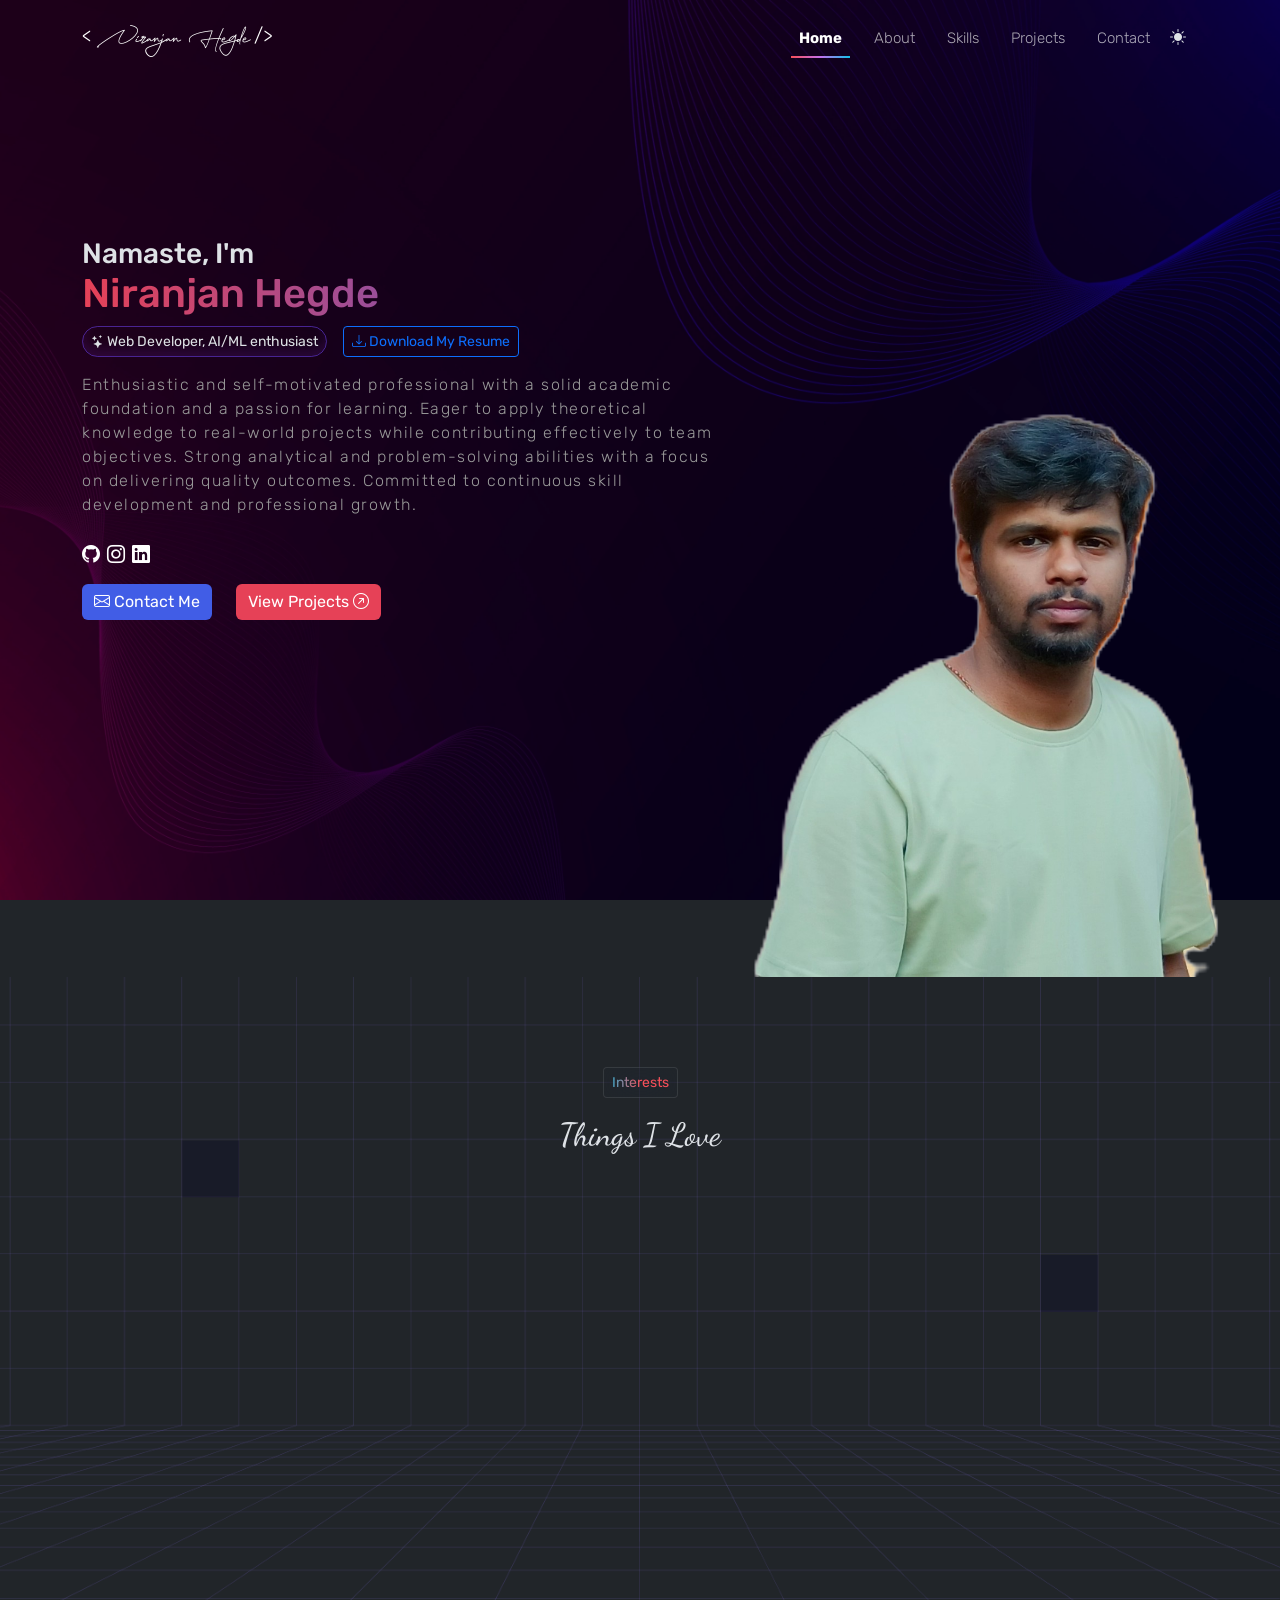
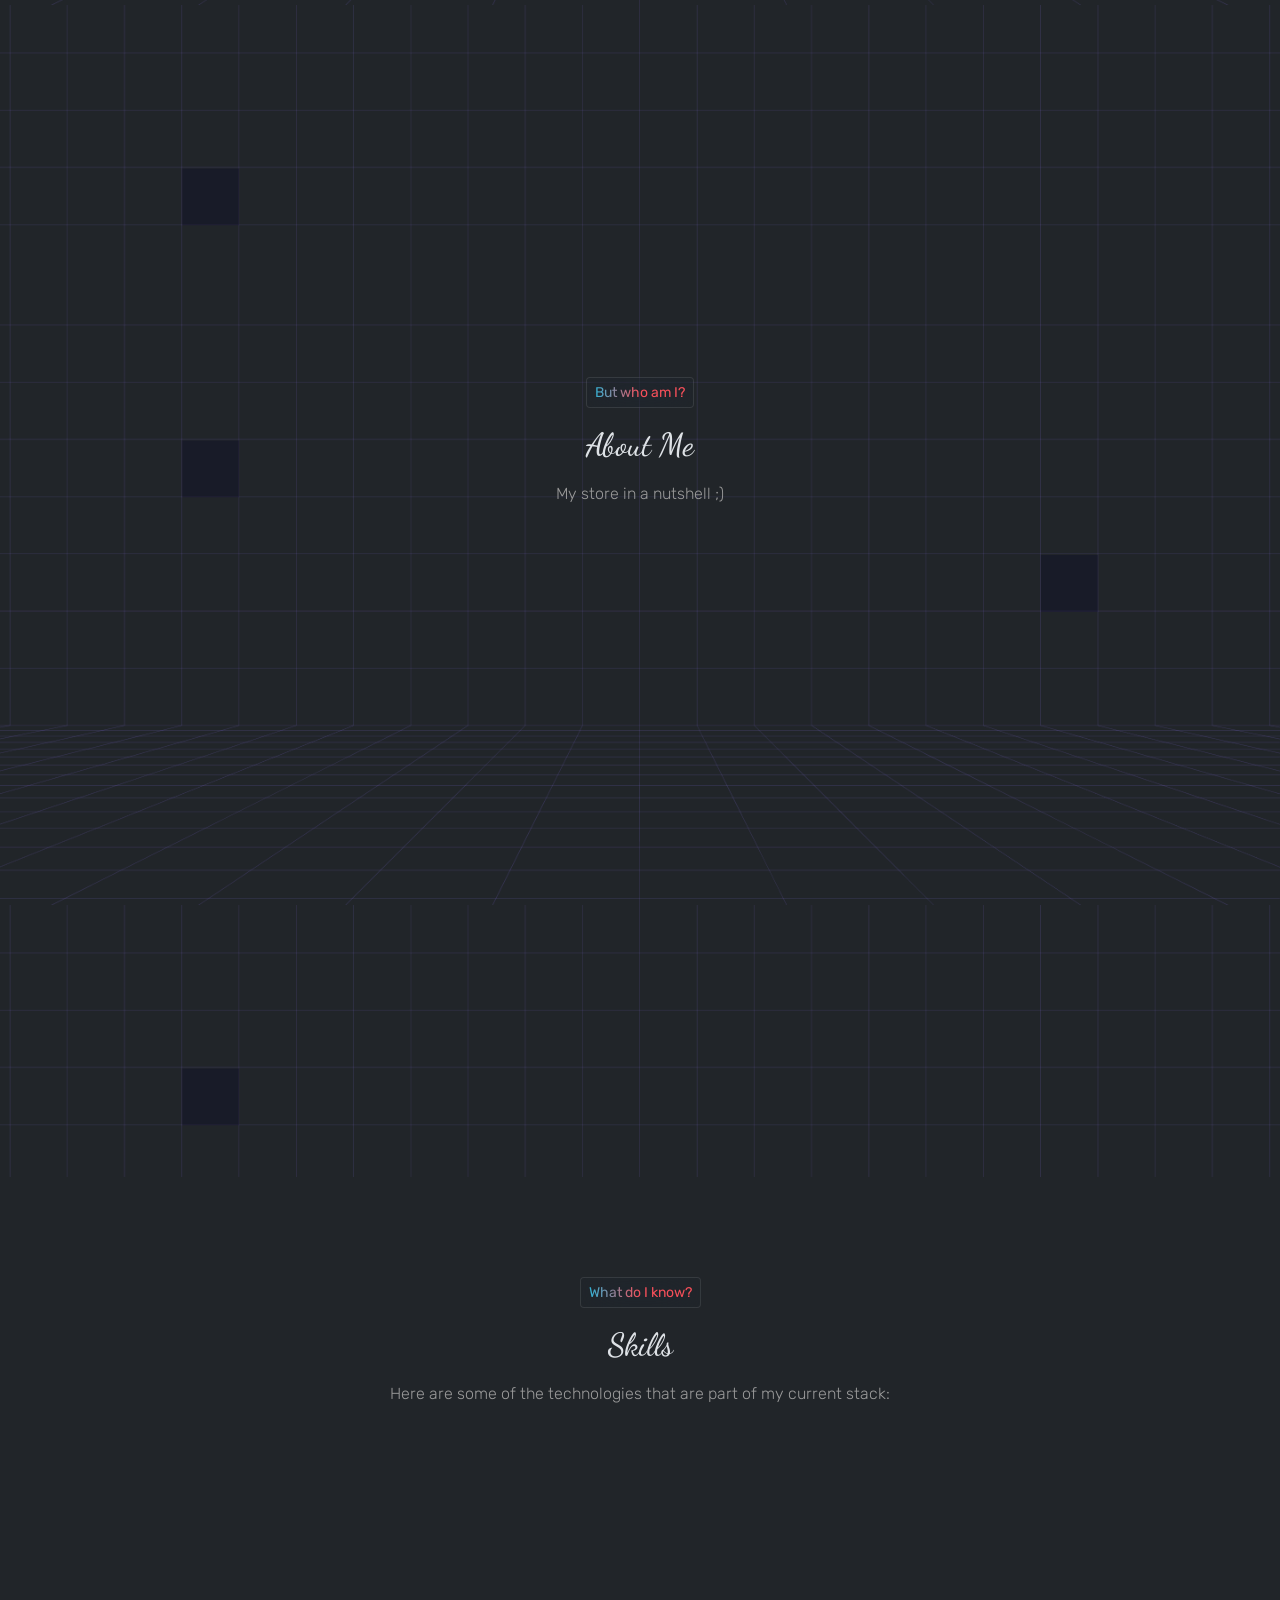
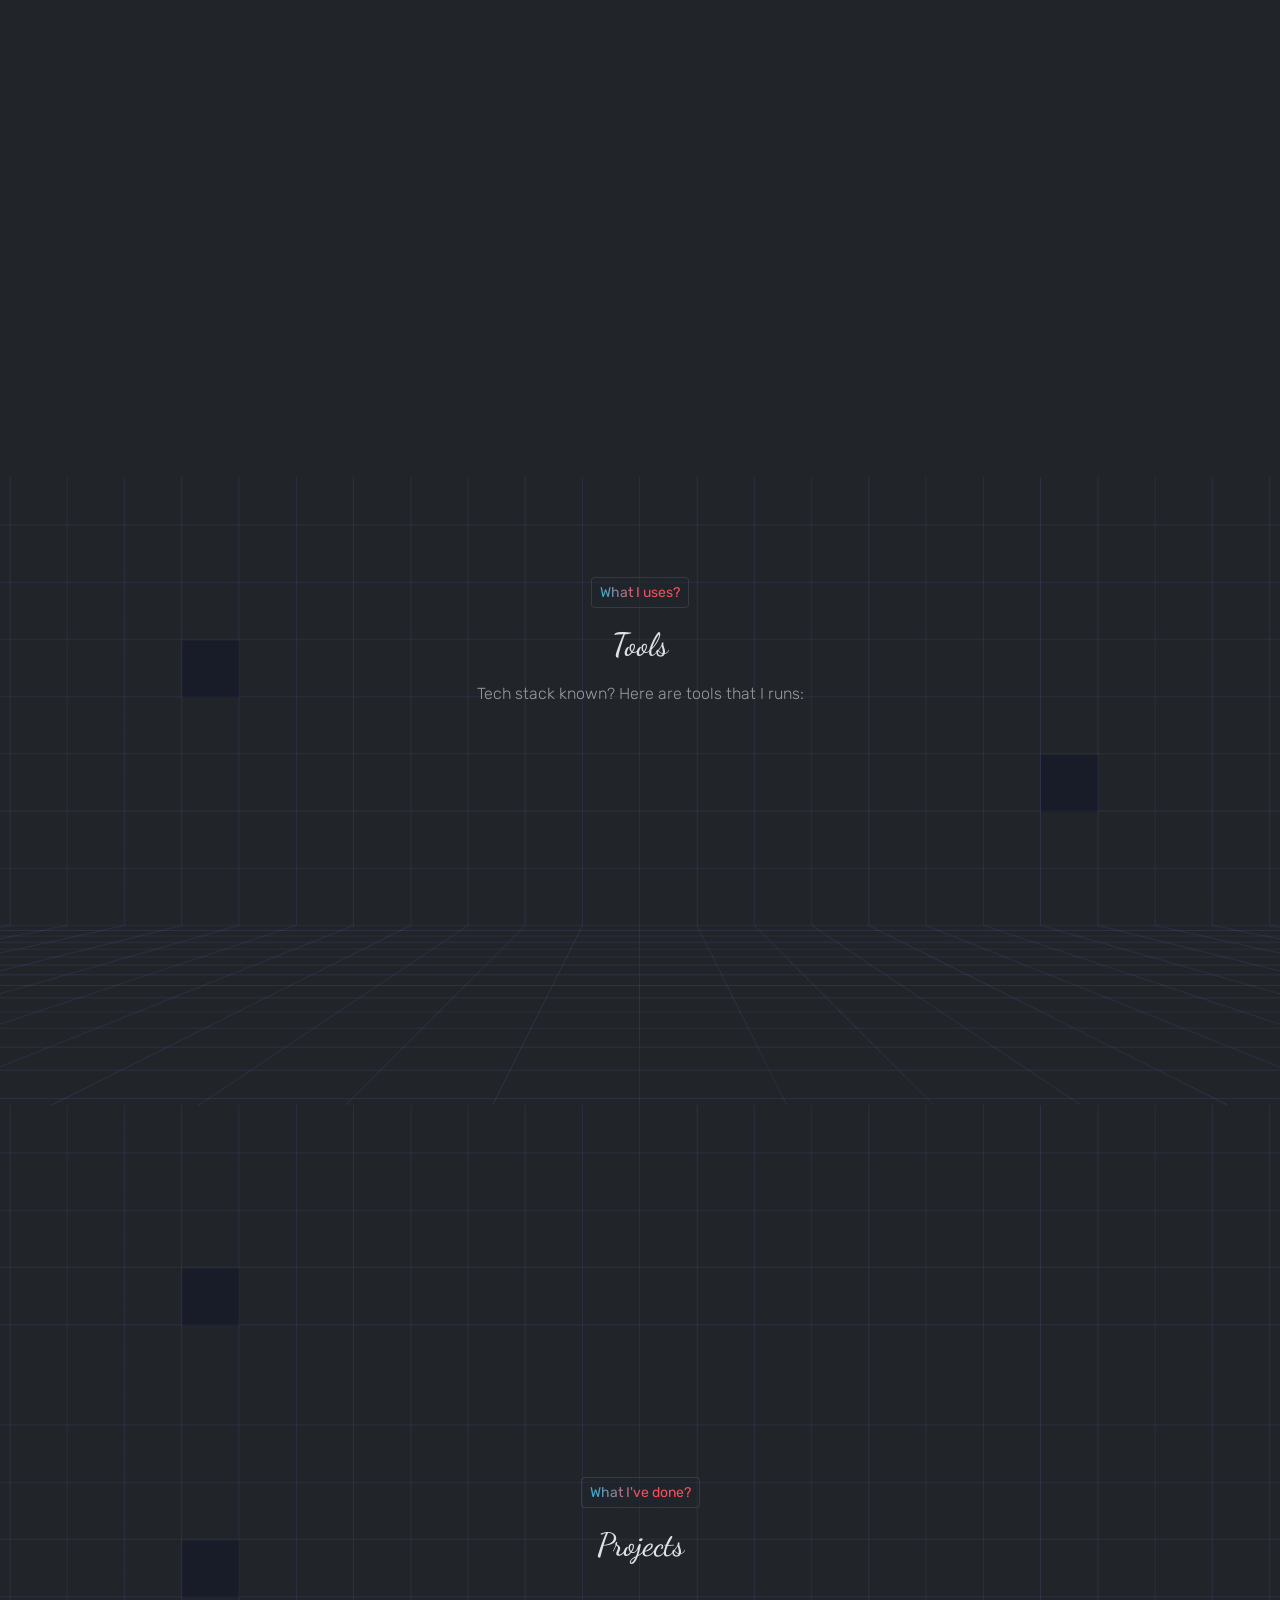
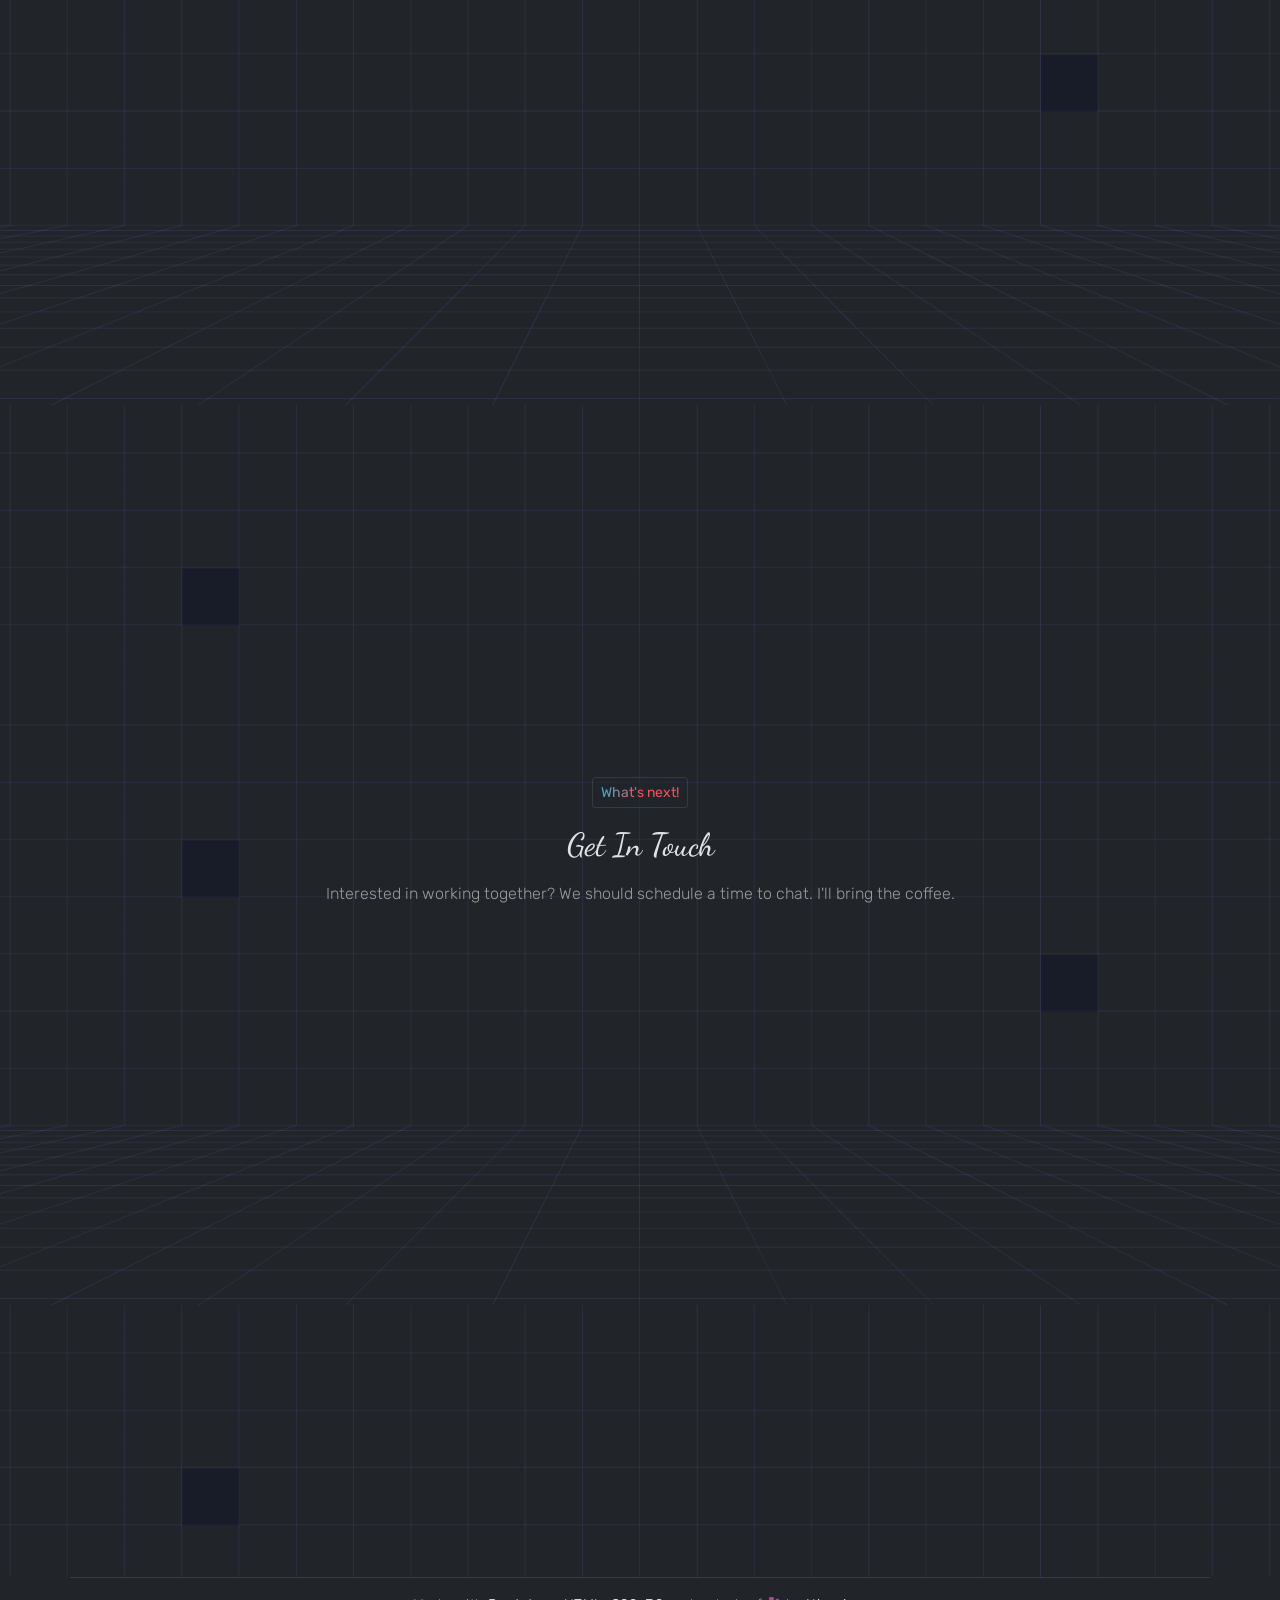
==== commit 666db587: "Updated portfolio with new changes" ====
--- a/index.html
+++ b/index.html
@@ -383,7 +383,7 @@
                                 </div>
                                 <div class="col-7 p-0">
                                     <a href="https://github.com/niranjanhegde-droid/banglore_houseprice_prediction" class="card-title title" target="_blank">House Price </br>Prediction</a>
-                                    <p class="stacks m-0">HTML | CSS | JS | Python</p>
+                                    <p class="stacks m-0">Python | Machine Learning</p>
                                 </div>
                                 <div class="col-3 align-middle">
                                     <a href="https://github.com/niranjanhegde-droid/banglore_houseprice_prediction" class="btn btn-sm primary-bg-btn rounded-5" target="_blank">Visit <i class="bi bi-arrow-up-right-circle-fill"></i></a>
@@ -402,36 +402,35 @@
                         </div>
                     </div>
                 </div>
-
+                
                 <div class="col-lg-4 col-md-6">
-                    <div class="card project-card cursor-not-allowed">
-                        <div class="card-body ">
+                    <div class="card project-card">
+                        <div class="card-body">
                             <div class="d-flex align-items-center">
                                 <div class="col-2">
                                     <img src="assets/images/projects/tomato_disease_icon.png" class="img-fluid icon" alt="SimplCalc Icon">
                                 </div>
                                 <div class="col-7 p-0">
-                                    <span class="card-title title">Tomato Leaf Disease Detection</span>
-                                    <p class="stacks m-0">HTML | CSS | JS | Python</p>
+                                    <a href="https://github.com/niranjanhegde-droid/tomato_leaf_disease_detection" class="card-title title" target="_blank">Tomato Leaf Disease Detection</a>
+                                    <p class="stacks m-0">Python | Deep Learning | Flask</p>
                                 </div>
                                 <div class="col-3 align-middle">
-                                    <button class="btn btn-sm in-progress cursor-not-allowed">In Progress</button>
+                                    <a href="https://github.com/niranjanhegde-droid/banglore_houseprice_prediction" class="btn btn-sm primary-bg-btn rounded-5" target="_blank">Visit <i class="bi bi-arrow-up-right-circle-fill"></i></a>
                                 </div>
                             </div>
                         </div>
                         <div class="description-container">
                             <p class="description">Your AI-powered eye for tomato leaf health!.</p>
-                        </div>
-                        <div class="banner-container cursor-not-allowed">
+                            </p>
+                        </div>
+                        <div class="banner-container">
                             <div class="overlay">
-                                <i class="bi bi-hourglass-split"></i>
-                            </div>
-                            <img src="assets/images/projects/tomato-banner.png" class="card-img-top banner" alt="SimplCalc Banner">
-                        </div>
-                    </div>
-                </div>
-
-
+                                <a href="https://github.com/niranjanhegde-droid/tomato_leaf_disease_detection" class="btn" target="_blank"><i class="bi bi-arrow-up-right-circle-fill"></i></a>
+                            </div>
+                            <img src="assets/images/projects/tomato-banner.png" class="card-img-top banner" alt="dairy_banner">
+                        </div>
+                    </div>
+                </div>
             </div>
         </div>
     </section>
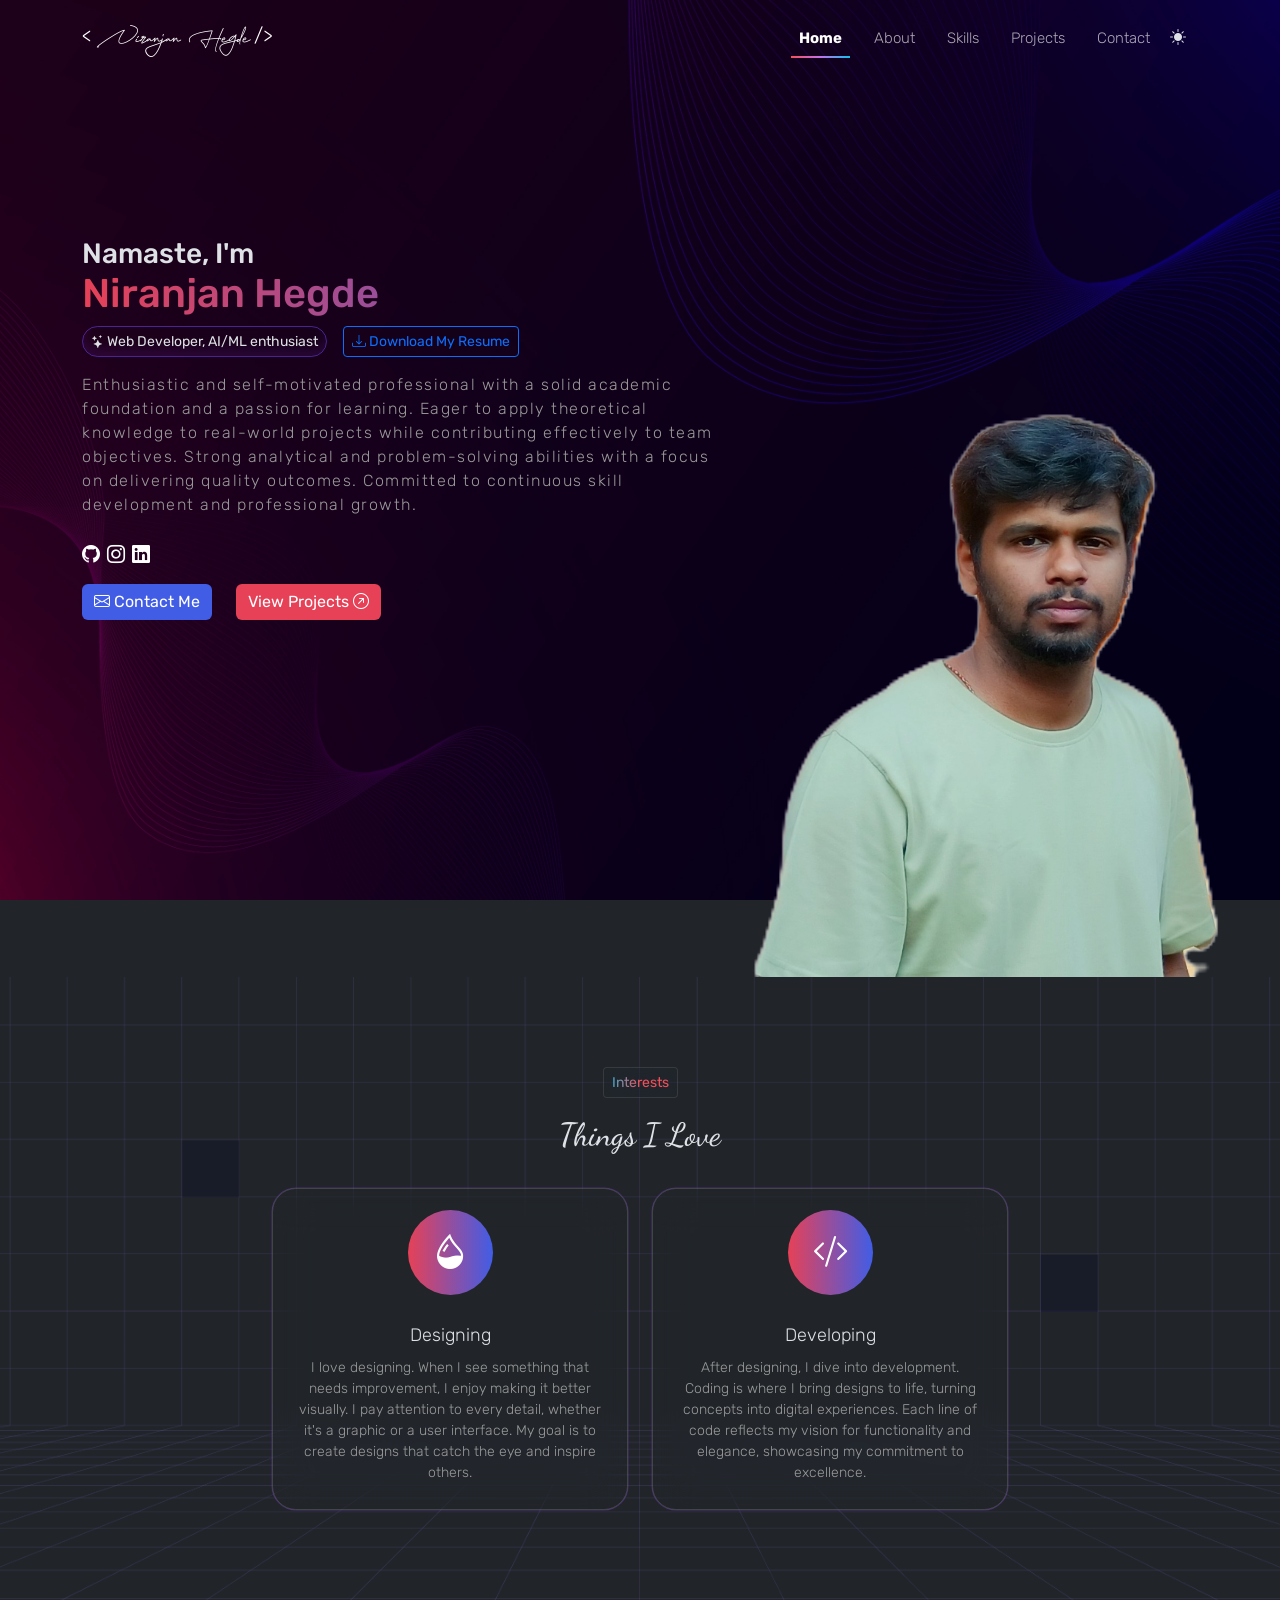
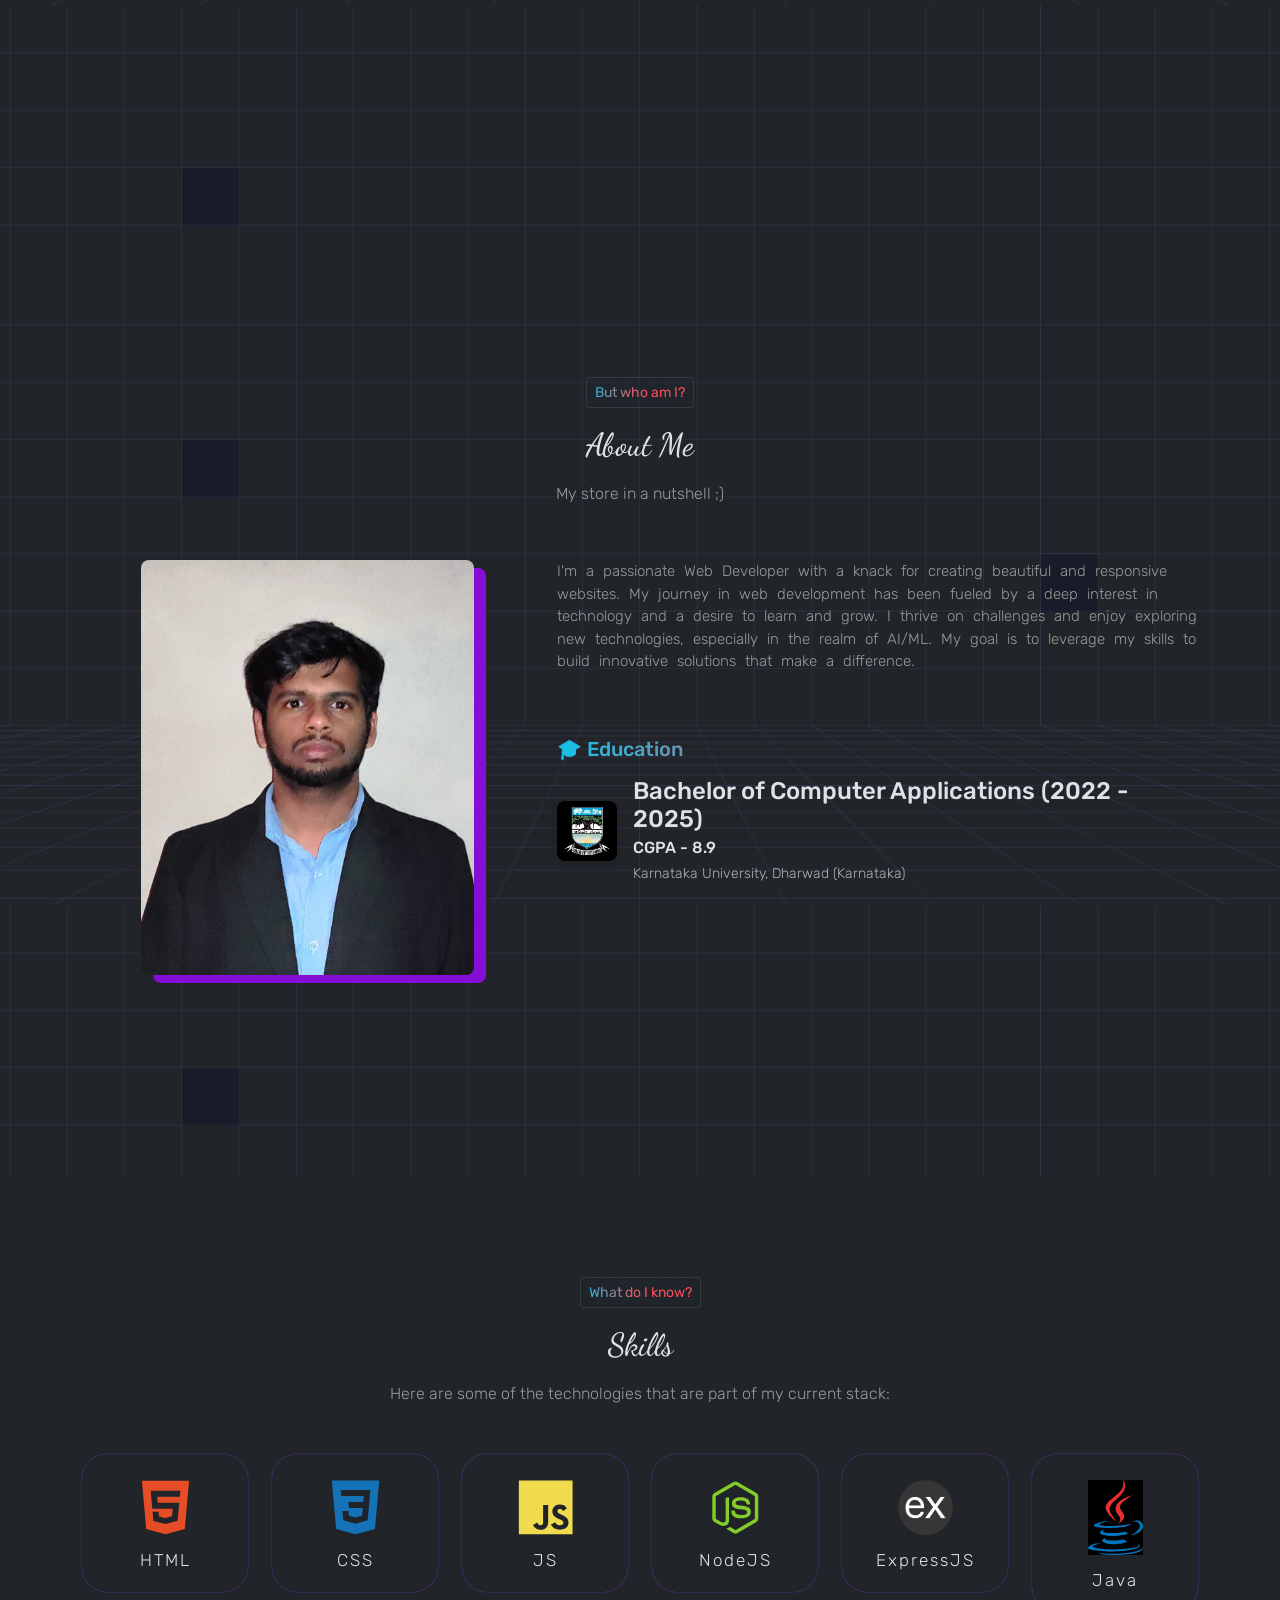
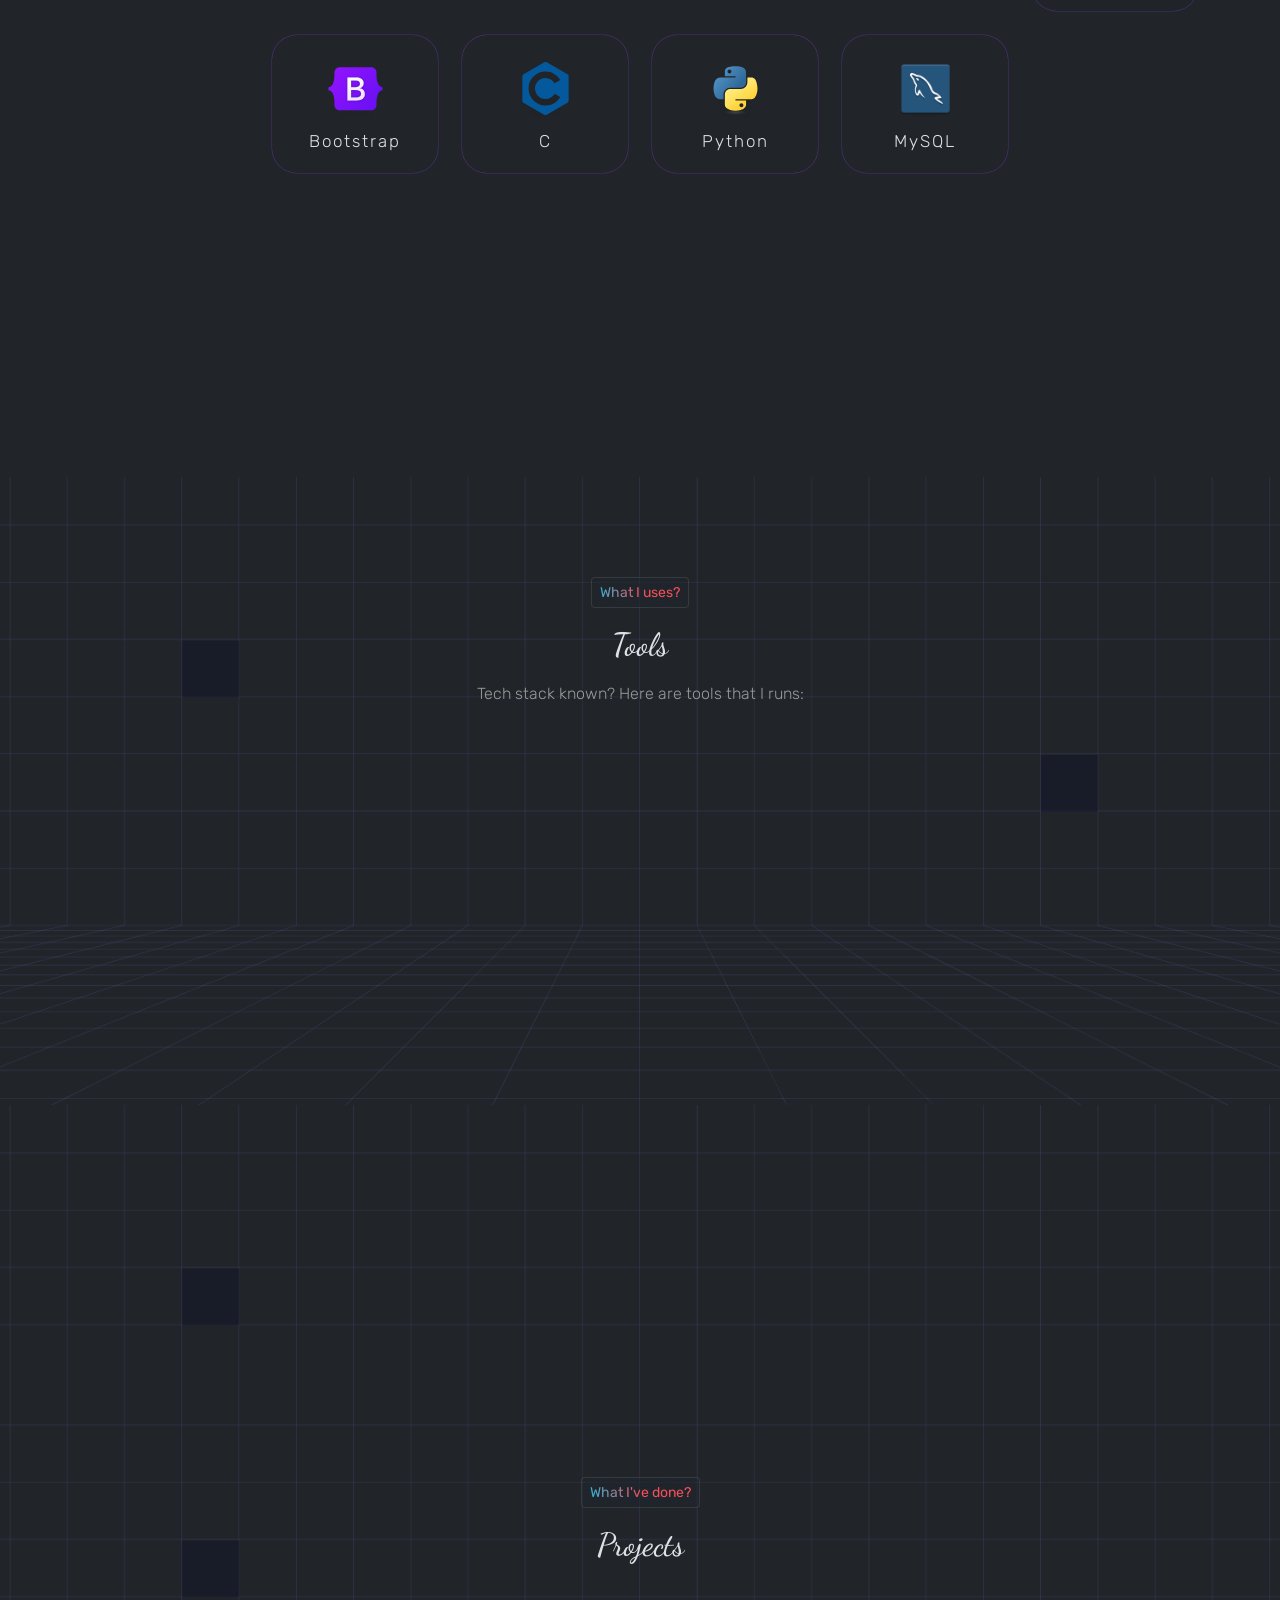
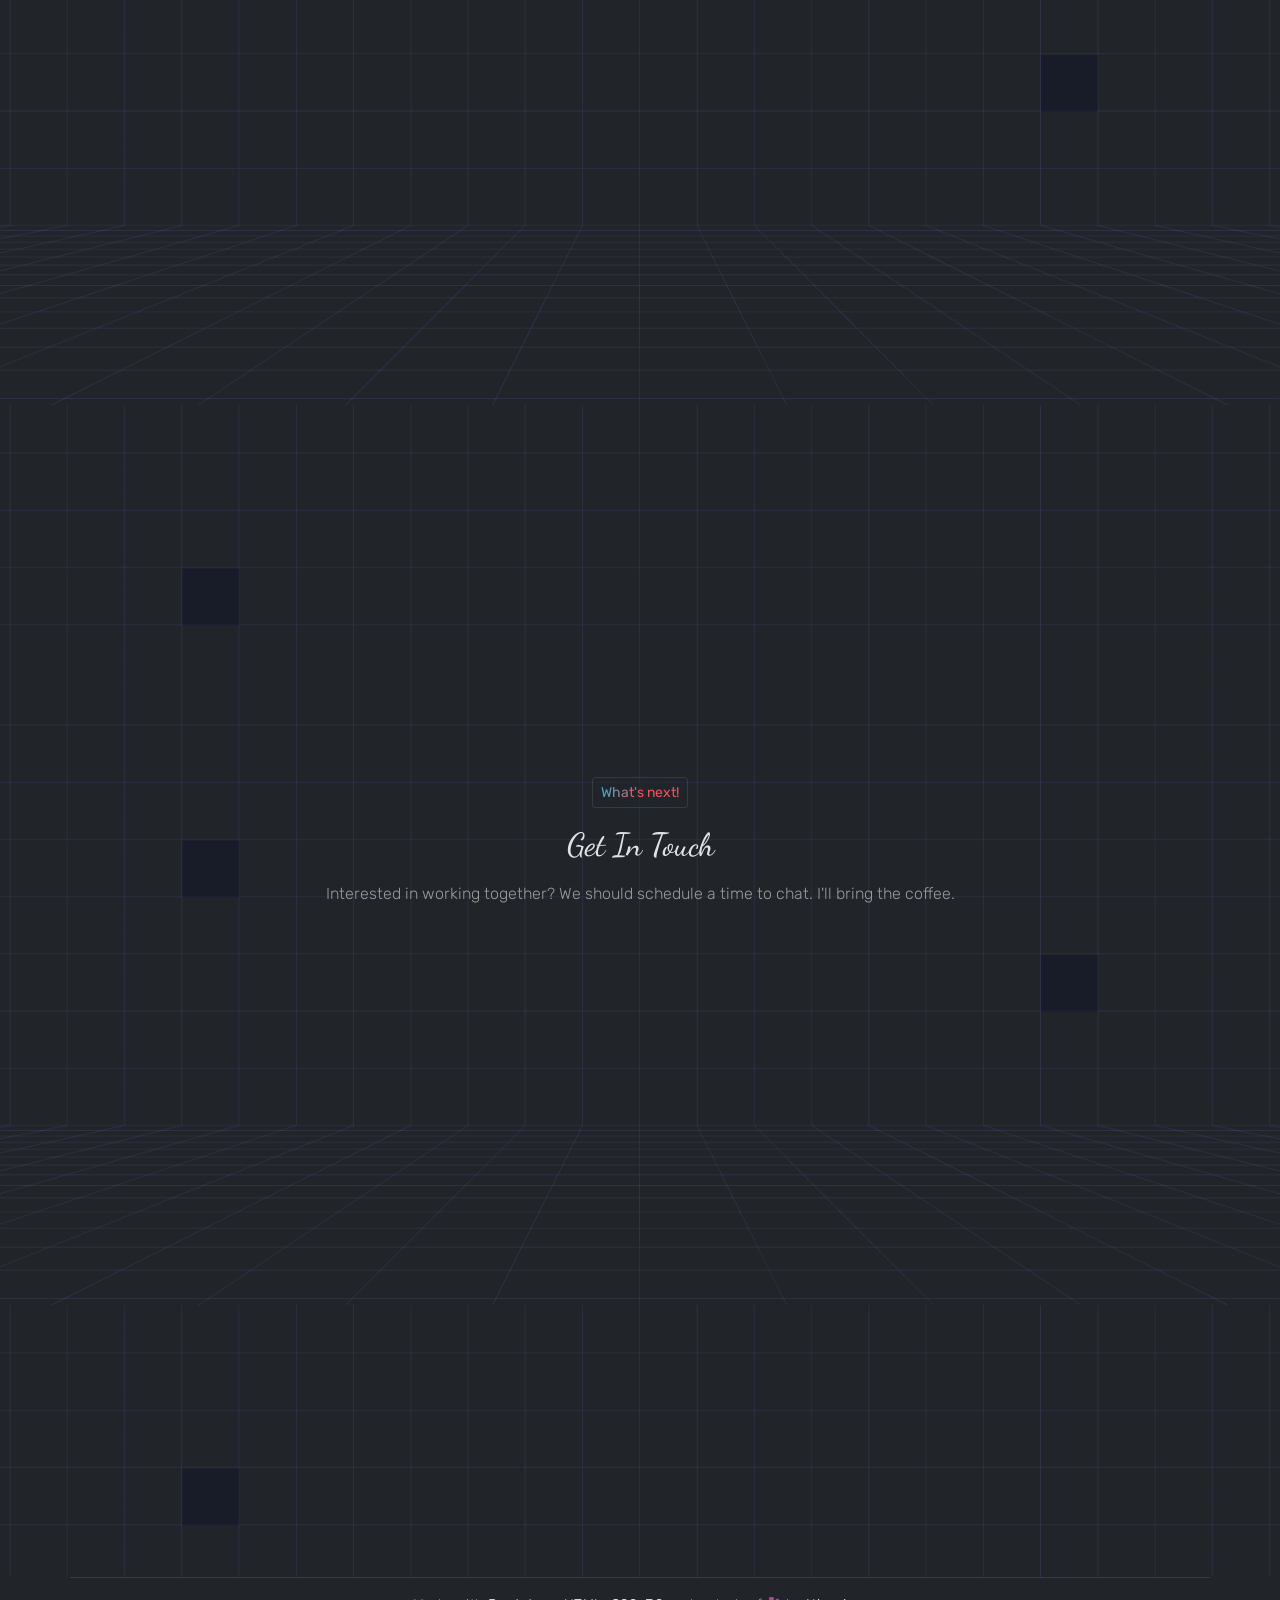
==== commit 6fa0e8b7: "Update portfolio content" ====
--- a/index.html
+++ b/index.html
@@ -211,7 +211,7 @@
                         <img src="assets/images/kud.jpeg" alt="Karnataka University" class="edu-logo me-3" style="height: 60px; width: auto;">
                         <div>
                             <h4 class="mb-1">Bachelor of Computer Applications (2022 - 2025)</h4>
-                            <h6 class="mb-1">CGPA - 8.8</h6>
+                            <h6 class="mb-1">CGPA - 8.9</h6>
                             <small class="text-muted">Karnataka University, Dharwad (Karnataka)</small>
                         </div>
                     </div>
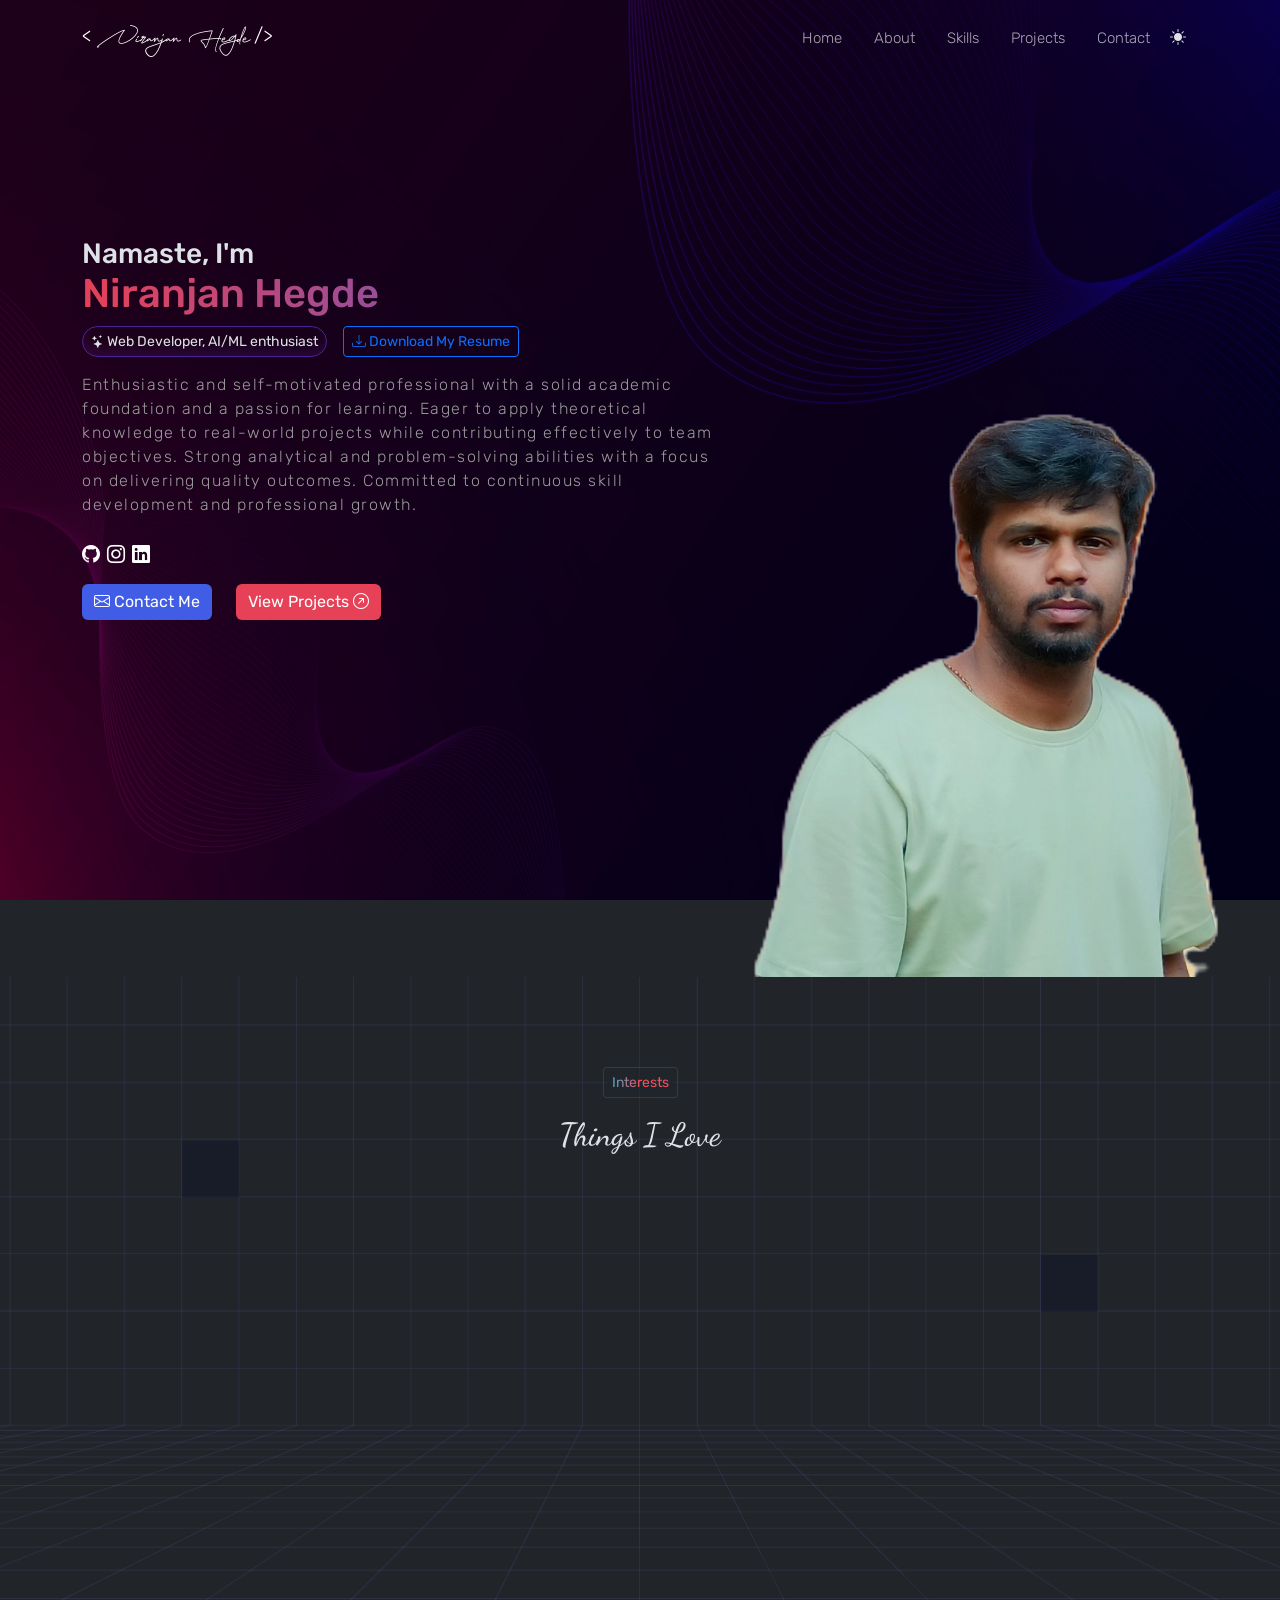
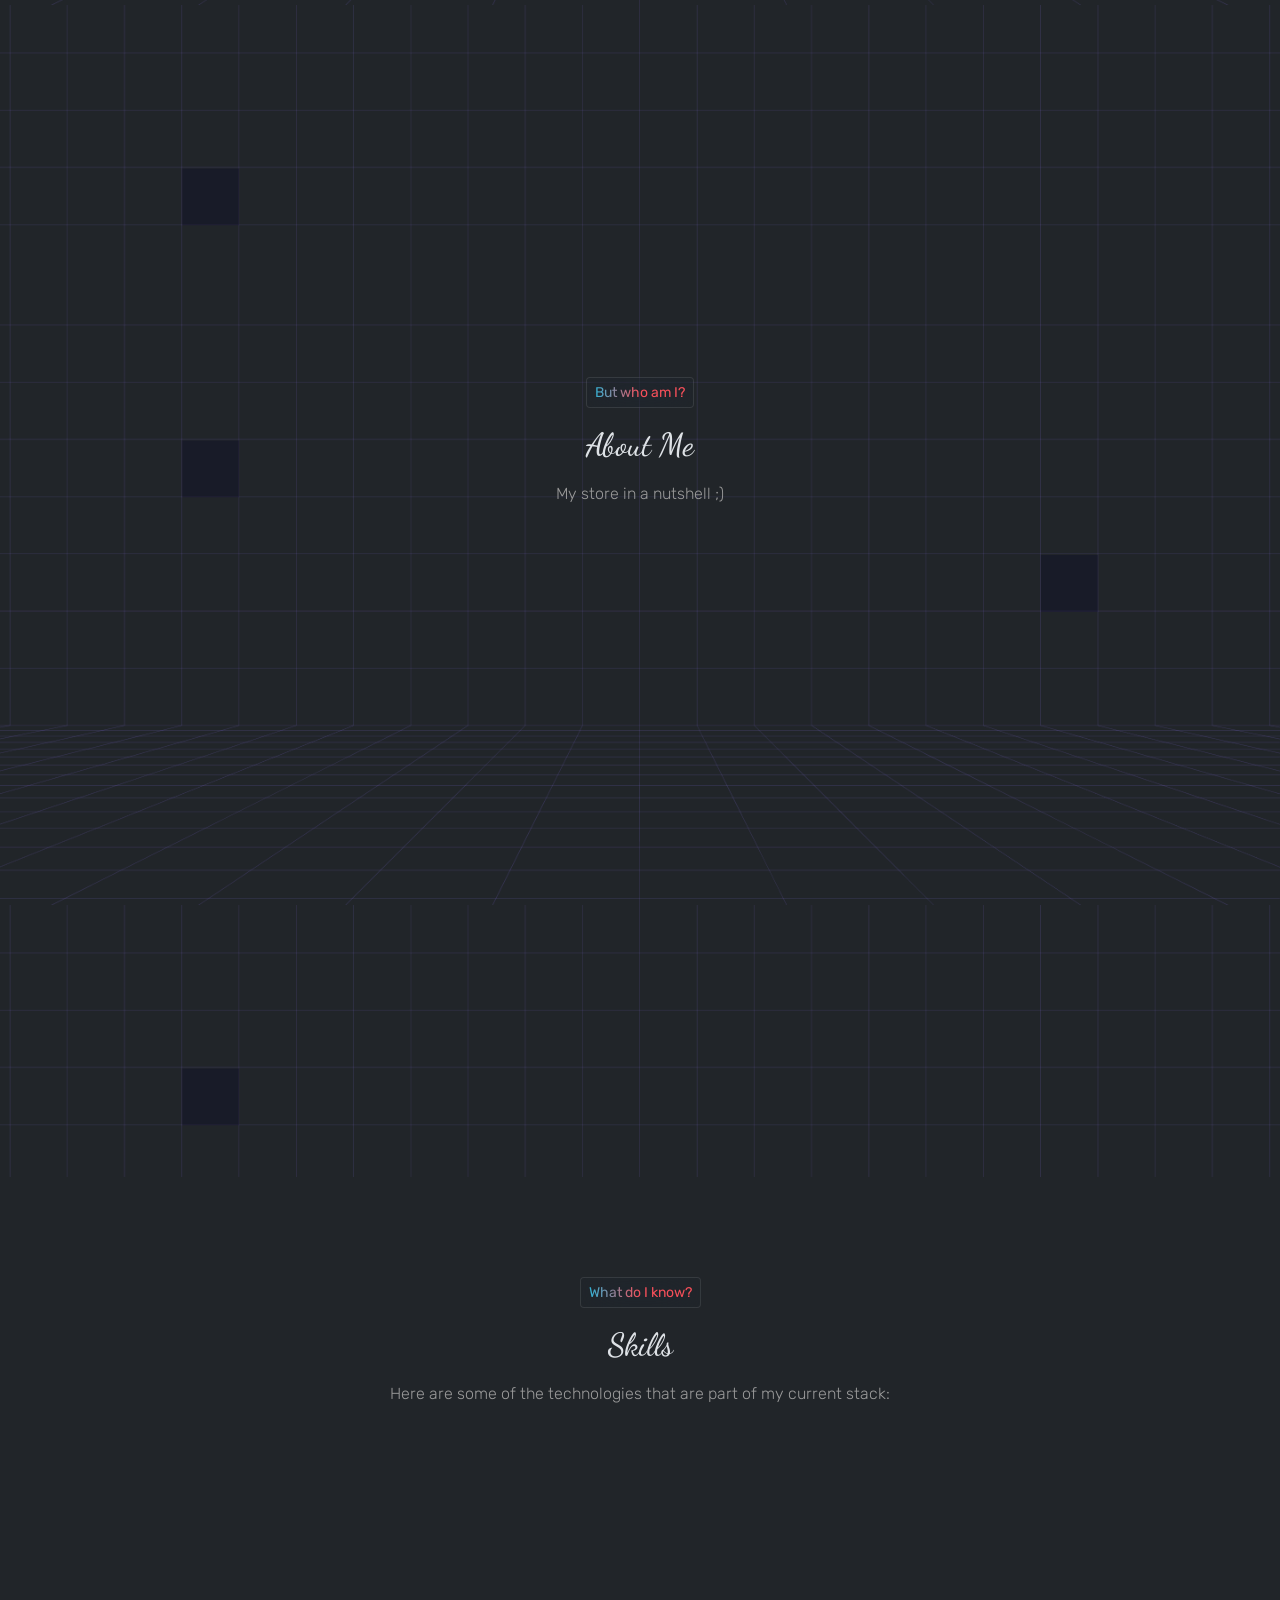
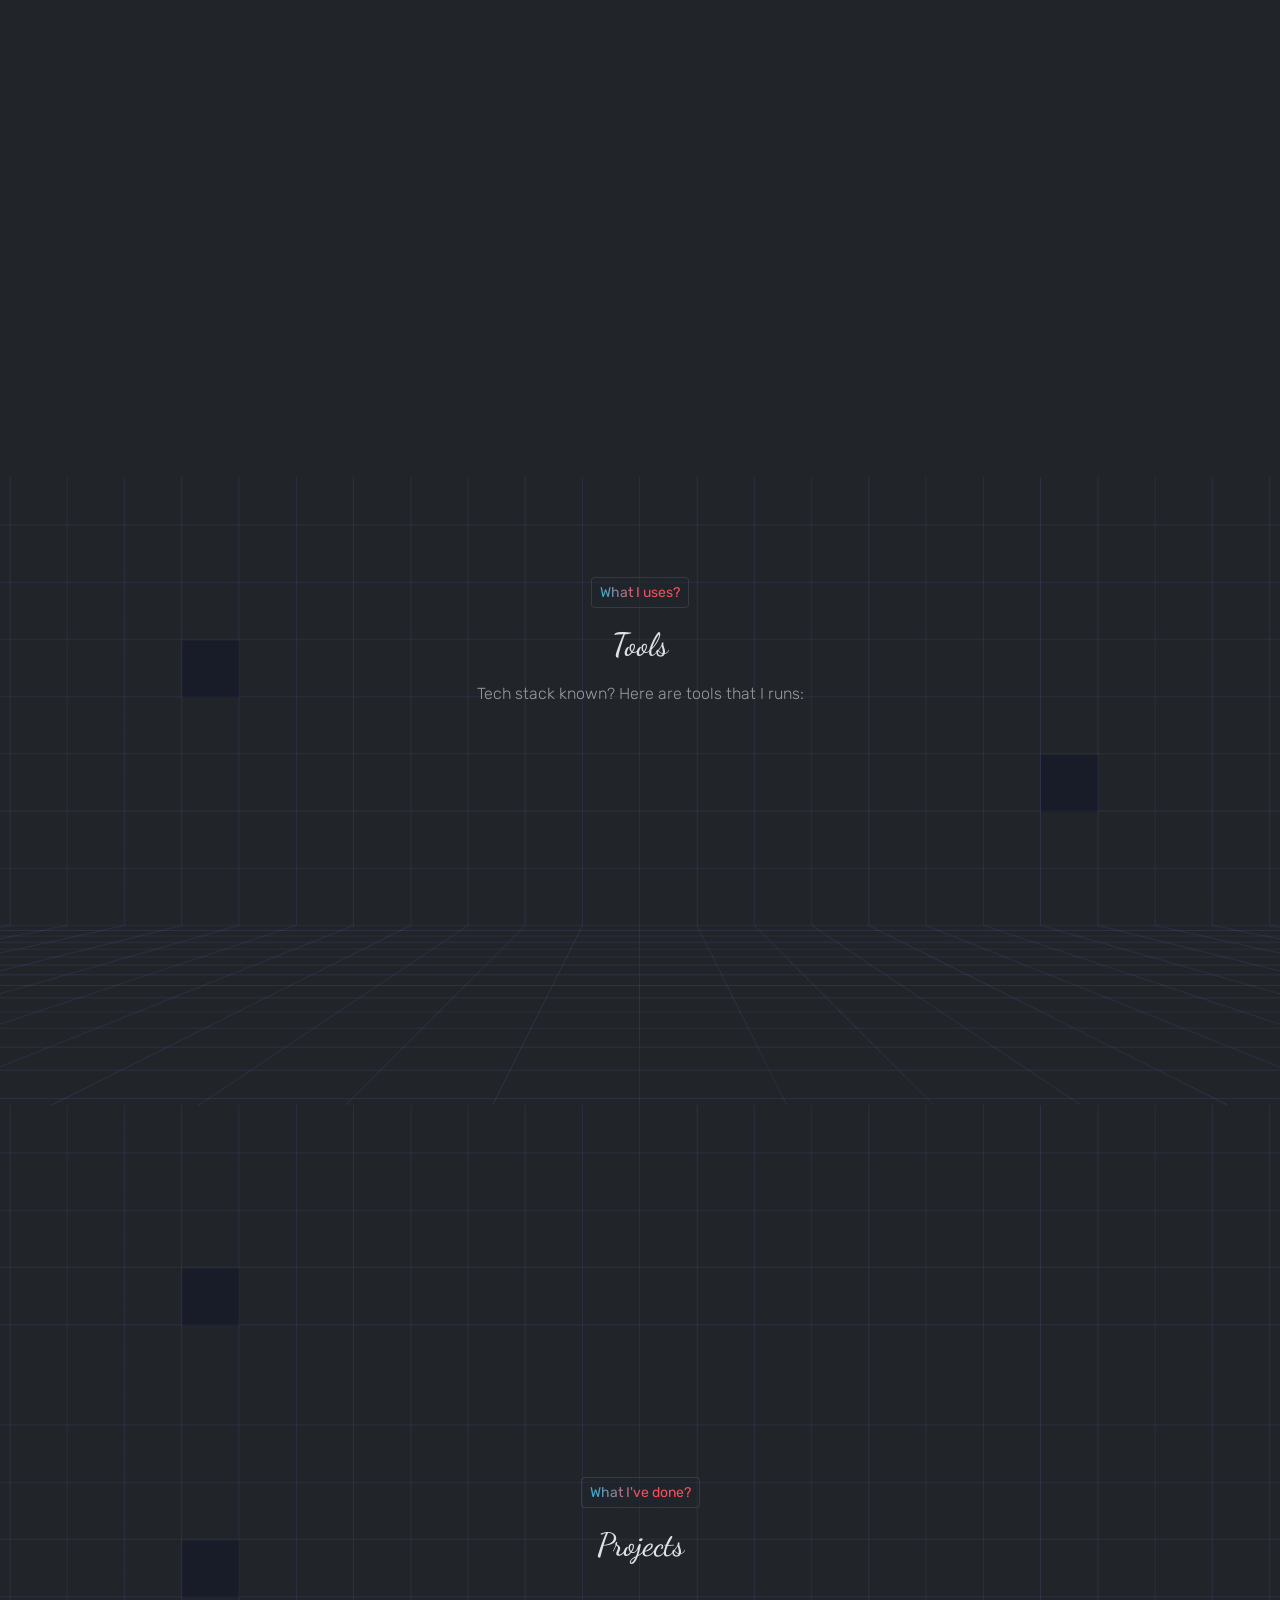
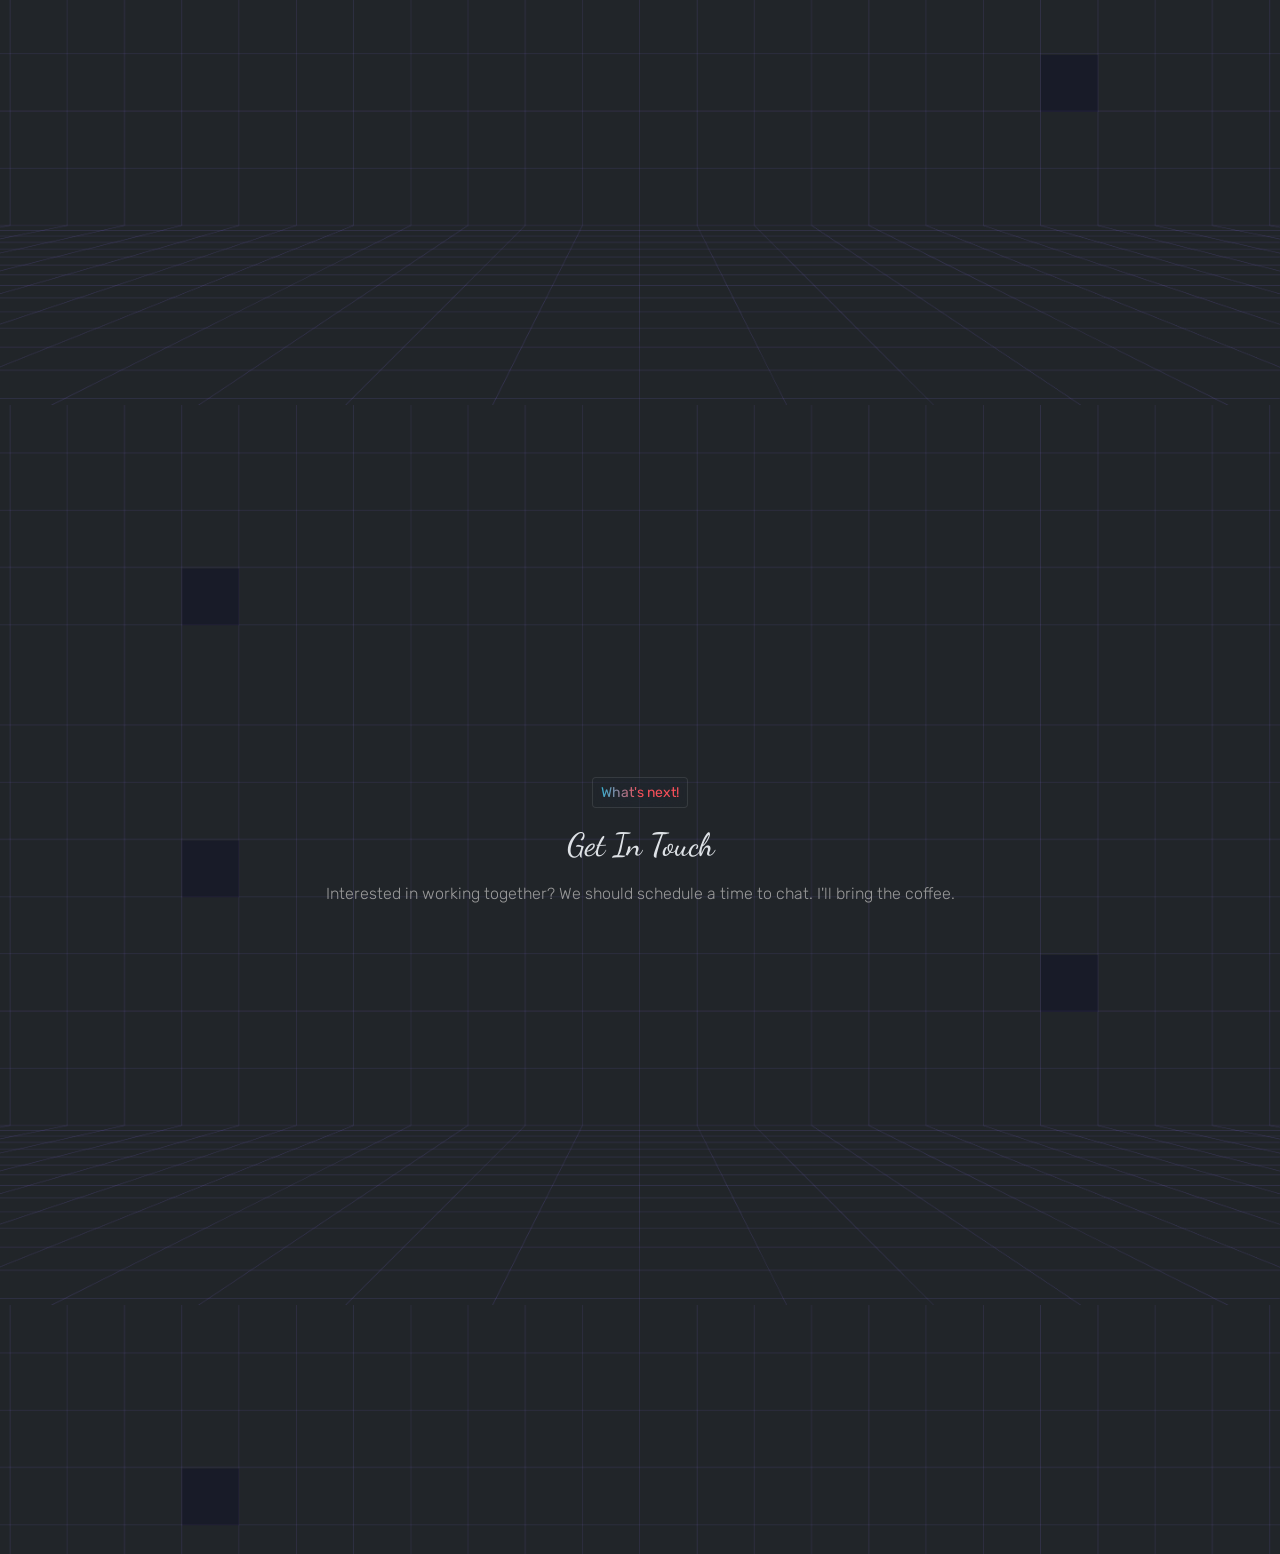
==== commit 3d5db766: "Updated portfolio" ====
--- a/index.html
+++ b/index.html
@@ -192,7 +192,7 @@
         <div class="row justify-content-center" data-aos="fade-down" data-aos-delay="200">
             <!-- Profile Image -->
             <div class="col-lg-5 about-portrait">
-                <img src="assets/images/My_pic.jpeg" class="img-fluid pic" alt="About Me Portrait">
+                <img src="assets/images/Niranjan.jpg" class="img-fluid pic" alt="About Me Portrait">
             </div>
 
             <!-- Bio & Education -->
